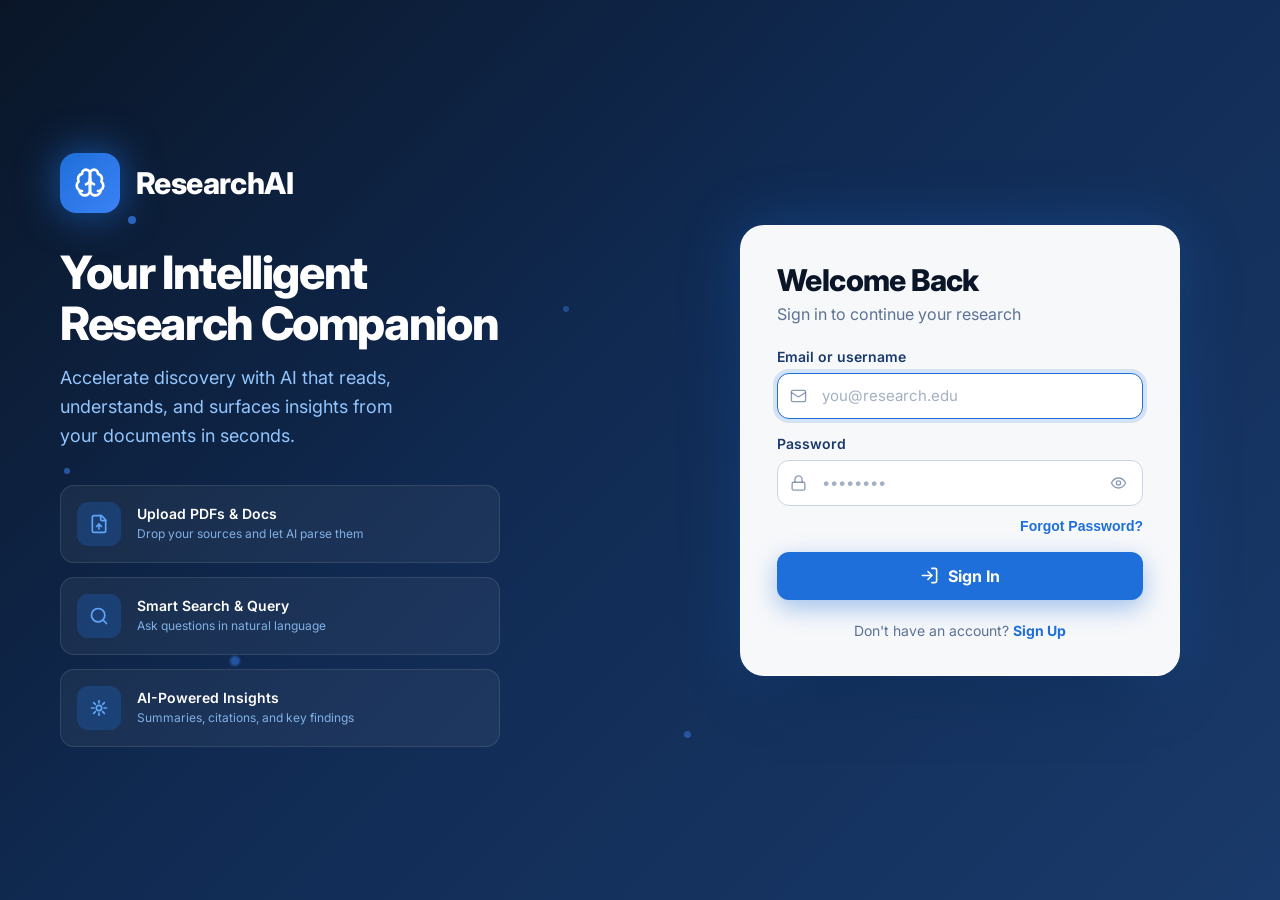
==== webapp/static/login.html @ 2bdb1544 "Fix sign-in grid layout (dots overlay); rebrand app to ResearchAI blue" ====
<!DOCTYPE html>
<html lang="en">
<head>
<meta charset="UTF-8" />
<meta name="viewport" content="width=device-width, initial-scale=1.0" />
<title>Sign in · ResearchAI</title>
<meta name="description" content="Sign in to your intelligent research companion." />
<link rel="preconnect" href="https://fonts.googleapis.com" />
<link rel="preconnect" href="https://fonts.gstatic.com" crossorigin />
<link href="https://fonts.googleapis.com/css2?family=Inter:wght@400;500;600;700;800&display=swap" rel="stylesheet" />
<link rel="icon" href="data:image/svg+xml,%3Csvg xmlns='http://www.w3.org/2000/svg' viewBox='0 0 24 24' fill='none' stroke='%231E6FD9' stroke-width='2' stroke-linecap='round'%3E%3Ccircle cx='12' cy='12' r='3'/%3E%3Cpath d='M12 5a3 3 0 1 0-3 3M12 19a3 3 0 1 0 3-3M5 12a3 3 0 1 0 3 3M19 12a3 3 0 1 0-3-3'/%3E%3C/svg%3E" />
<style>
:root{
  --navy1:#0A1628; --navy2:#102a52; --navy3:#1A3A6B;
  --blue:#1E6FD9; --blue2:#3b82f6; --blue300:#93c5fd;
  --ink:#0A1628; --ink2:#1A3A6B; --slate:#cbd5e1; --slate2:#e2e8f0;
  --err:#dc2626; --ok:#0f9d6e;
  --font:"Inter",system-ui,-apple-system,"Segoe UI",Roboto,sans-serif;
}
*{box-sizing:border-box}
html,body{height:100%}
body{margin:0;font-family:var(--font);color:var(--ink);-webkit-font-smoothing:antialiased;
  background:linear-gradient(135deg,#0A1628 0%,#102a52 45%,#1A3A6B 100%);min-height:100vh}

.wrap{position:relative;display:grid;grid-template-columns:1fr 1fr;min-height:100vh}
@media (max-width:980px){.wrap{grid-template-columns:1fr}}

/* decorative floating dots — absolute overlay so it doesn't take a grid cell */
.dots{position:absolute;inset:0;overflow:hidden;pointer-events:none;z-index:0}
.dots span{position:absolute;border-radius:50%;background:var(--blue2);filter:blur(.5px);
  animation:floaty 9s ease-in-out infinite}
.dots span:nth-child(1){width:8px;height:8px;left:10%;top:24%;opacity:.7}
.dots span:nth-child(2){width:6px;height:6px;left:5%;top:52%;opacity:.55;animation-delay:-2s}
.dots span:nth-child(3){width:10px;height:10px;left:18%;bottom:26%;opacity:.5;animation-delay:-4s;filter:blur(1px)}
.dots span:nth-child(4){width:6px;height:6px;left:44%;top:34%;opacity:.4;animation-delay:-6s}
.dots span:nth-child(5){width:7px;height:7px;right:46%;bottom:18%;opacity:.45;animation-delay:-3s}
@keyframes floaty{0%,100%{transform:translateY(0)}50%{transform:translateY(-14px)}}
@media (prefers-reduced-motion:reduce){.dots span{animation:none}}

/* ---- brand side ---- */
.brand{position:relative;z-index:1;display:flex;flex-direction:column;justify-content:center;gap:34px;padding:56px 60px;color:#fff}
@media (max-width:980px){.brand{padding:40px 28px 8px;gap:22px;justify-content:flex-start}}
.logo{display:flex;align-items:center;gap:16px}
.logo .mk{width:60px;height:60px;border-radius:16px;display:grid;place-items:center;flex:none;
  background:linear-gradient(135deg,#1E6FD9,#3b82f6);box-shadow:0 0 40px rgba(30,111,217,.7)}
.logo .mk svg{width:32px;height:32px;color:#fff}
.logo b{font-size:30px;font-weight:800;letter-spacing:-.02em}
.brand h1{font-size:46px;line-height:1.1;font-weight:800;letter-spacing:-.03em;margin:0}
@media (max-width:980px){.brand h1{font-size:32px}}
.brand .lede{color:var(--blue300);font-size:18px;line-height:1.6;max-width:34ch;margin:0}
.feats{display:flex;flex-direction:column;gap:14px;max-width:440px}
@media (max-width:980px){.feats{display:none}}
.feat{display:flex;align-items:center;gap:16px;padding:16px;border-radius:14px;
  background:rgba(255,255,255,.05);border:1px solid rgba(255,255,255,.1)}
.feat .fic{width:44px;height:44px;border-radius:11px;flex:none;display:grid;place-items:center;
  background:rgba(30,111,217,.25);color:#60a5fa}
.feat .fic svg{width:20px;height:20px}
.feat .ft{font-weight:600;font-size:14px;color:#fff;display:block}
.feat .fd{font-size:12px;color:rgba(147,197,253,.85)}

/* ---- form side ---- */
.pane{position:relative;z-index:1;display:grid;place-items:center;padding:40px 28px}
.card{width:100%;max-width:440px;padding:36px;border-radius:24px;
  background:rgba(255,255,255,.97);border:1px solid rgba(255,255,255,.5);
  box-shadow:0 0 60px rgba(30,111,217,.30),0 30px 60px -30px rgba(0,0,0,.5);backdrop-filter:blur(20px)}
.card h2{font-size:30px;font-weight:800;letter-spacing:-.02em;color:var(--ink);margin:0 0 6px}
.card .desc{color:rgba(26,58,107,.7);font-size:16px;margin:0 0 24px}

.field{margin-bottom:16px}
.field label{display:block;font-size:14px;font-weight:600;color:var(--ink2);margin:0 0 8px}
.inp{position:relative}
.inp .lic{position:absolute;left:13px;top:50%;transform:translateY(-50%);color:rgba(26,58,107,.5);display:grid;place-items:center}
.inp .lic svg{width:17px;height:17px}
.inp input{width:100%;height:46px;padding:0 44px;border-radius:12px;font-size:15px;color:var(--ink);
  background:#fff;border:1.5px solid var(--slate);font-family:inherit;transition:border-color .15s,box-shadow .15s}
.inp input::placeholder{color:rgba(26,58,107,.4)}
.inp input:focus{outline:none;border-color:var(--blue);box-shadow:0 0 0 4px rgba(30,111,217,.16)}
.inp .peek{position:absolute;right:8px;top:50%;transform:translateY(-50%);background:none;border:none;cursor:pointer;
  color:rgba(26,58,107,.5);padding:8px;border-radius:8px;display:grid;place-items:center}
.inp .peek:hover{color:var(--ink);background:#f1f5f9}
.inp .peek svg{width:17px;height:17px}

.caps{display:none;align-items:center;gap:6px;font-size:12px;color:var(--err);margin-top:6px}
.caps.on{display:flex}
.forgot{display:block;text-align:right;font-size:14px;font-weight:600;color:var(--blue);
  text-decoration:none;background:none;border:none;cursor:pointer;padding:0;margin:-4px 0 18px auto}
.forgot:hover{text-decoration:underline}

.btn{width:100%;height:48px;border:none;border-radius:12px;cursor:pointer;font:inherit;font-size:16px;font-weight:700;
  color:#fff;background:var(--blue);box-shadow:0 8px 24px rgba(30,111,217,.4);
  display:flex;align-items:center;justify-content:center;gap:9px;transition:transform .14s,box-shadow .14s,filter .14s}
.btn:hover{filter:brightness(1.06);transform:translateY(-1px);box-shadow:0 12px 30px rgba(30,111,217,.5)}
.btn:active{transform:translateY(0)}
.btn[disabled]{opacity:.7;cursor:not-allowed;transform:none}
.btn svg{width:19px;height:19px}
.btn .spin{width:17px;height:17px;border:2.4px solid rgba(255,255,255,.4);border-top-color:#fff;border-radius:50%;animation:spin .7s linear infinite;display:none}
.btn.loading .spin{display:block}.btn.loading svg{display:none}
@keyframes spin{to{transform:rotate(360deg)}}

.msg{margin-top:16px;font-size:14px;padding:11px 14px;border-radius:11px;display:none;line-height:1.5;border:1px solid transparent}
.msg.show{display:block}
.msg.err{color:var(--err);background:#fef2f2;border-color:#fecaca}
.msg.ok{color:var(--ok);background:#f0fdf4;border-color:#bbf7d0}
.msg a{color:inherit;font-weight:700}

.foot{margin-top:22px;text-align:center;font-size:14px;color:rgba(26,58,107,.7)}
.foot a{font-weight:700;color:var(--blue);cursor:pointer;text-decoration:none}
.foot a:hover{text-decoration:underline}
.hidden{display:none!important}
.shake{animation:shake .4s}
@keyframes shake{0%,100%{transform:translateX(0)}20%,60%{transform:translateX(-7px)}40%,80%{transform:translateX(7px)}}
</style>
</head>
<body>
<div class="wrap">
  <div class="dots"><span></span><span></span><span></span><span></span><span></span></div>

  <!-- Brand side -->
  <section class="brand">
    <div class="logo">
      <span class="mk"><svg viewBox="0 0 24 24" fill="none" stroke="currentColor" stroke-width="2" stroke-linecap="round" stroke-linejoin="round"><path d="M12 5a3 3 0 1 0-5.997.142 4 4 0 0 0-2.526 5.77 4 4 0 0 0 .556 6.588 4 4 0 0 0 7.967.273V5z"/><path d="M12 5a3 3 0 1 1 5.997.142 4 4 0 0 1 2.526 5.77 4 4 0 0 1-.556 6.588 4 4 0 0 1-7.967.273V5z"/><path d="M15 13a4.5 4.5 0 0 1-3-4 4.5 4.5 0 0 1-3 4M6 18a4 4 0 0 1-1.967-.516M19.967 17.484A4 4 0 0 1 18 18"/></svg></span>
      <b>ResearchAI</b>
    </div>
    <div>
      <h1>Your Intelligent<br/>Research Companion</h1>
      <p class="lede" style="margin-top:16px">Accelerate discovery with AI that reads, understands, and surfaces insights from your documents in seconds.</p>
    </div>
    <div class="feats">
      <div class="feat">
        <span class="fic"><svg viewBox="0 0 24 24" fill="none" stroke="currentColor" stroke-width="2" stroke-linecap="round" stroke-linejoin="round"><path d="M14 2v4a2 2 0 0 0 2 2h4"/><path d="M15 2H6a2 2 0 0 0-2 2v16a2 2 0 0 0 2 2h12a2 2 0 0 0 2-2V7z"/><path d="M12 18v-6"/><path d="m9 15 3-3 3 3"/></svg></span>
        <span><span class="ft">Upload PDFs &amp; Docs</span><span class="fd">Drop your sources and let AI parse them</span></span>
      </div>
      <div class="feat">
        <span class="fic"><svg viewBox="0 0 24 24" fill="none" stroke="currentColor" stroke-width="2" stroke-linecap="round" stroke-linejoin="round"><circle cx="11" cy="11" r="8"/><path d="m21 21-4.3-4.3"/></svg></span>
        <span><span class="ft">Smart Search &amp; Query</span><span class="fd">Ask questions in natural language</span></span>
      </div>
      <div class="feat">
        <span class="fic"><svg viewBox="0 0 24 24" fill="none" stroke="currentColor" stroke-width="2" stroke-linecap="round" stroke-linejoin="round"><path d="M12 3v3M12 18v3M5.6 5.6l2.1 2.1M16.3 16.3l2.1 2.1M3 12h3M18 12h3M5.6 18.4l2.1-2.1M16.3 7.7l2.1-2.1"/><circle cx="12" cy="12" r="3.2"/></svg></span>
        <span><span class="ft">AI-Powered Insights</span><span class="fd">Summaries, citations, and key findings</span></span>
      </div>
    </div>
  </section>

  <!-- Form side -->
  <section class="pane">
    <div class="card">
      <h2 id="title">Welcome Back</h2>
      <p class="desc" id="desc">Sign in to continue your research</p>

      <!-- sign in / sign up -->
      <form id="authForm" novalidate>
        <div class="field">
          <label for="uid" id="uidLabel">Email or username</label>
          <div class="inp">
            <span class="lic"><svg viewBox="0 0 24 24" fill="none" stroke="currentColor" stroke-width="1.9"><rect x="2" y="4" width="20" height="16" rx="2"/><path d="m22 7-8.97 5.7a1.94 1.94 0 0 1-2.06 0L2 7"/></svg></span>
            <input id="uid" type="text" autocomplete="username" placeholder="you@research.edu" autofocus />
          </div>
        </div>
        <div class="field hidden" id="emailField">
          <label for="email">Email</label>
          <div class="inp">
            <span class="lic"><svg viewBox="0 0 24 24" fill="none" stroke="currentColor" stroke-width="1.9"><rect x="2" y="4" width="20" height="16" rx="2"/><path d="m22 7-8.97 5.7a1.94 1.94 0 0 1-2.06 0L2 7"/></svg></span>
            <input id="email" type="email" autocomplete="email" placeholder="you@research.edu" />
          </div>
        </div>
        <div class="field">
          <label for="pw">Password</label>
          <div class="inp">
            <span class="lic"><svg viewBox="0 0 24 24" fill="none" stroke="currentColor" stroke-width="1.9"><rect width="18" height="11" x="3" y="11" rx="2"/><path d="M7 11V7a5 5 0 0 1 10 0v4"/></svg></span>
            <input id="pw" type="password" autocomplete="current-password" placeholder="••••••••" />
            <button type="button" class="peek" id="peek" aria-label="Show password"></button>
          </div>
          <div class="caps" id="caps"><svg viewBox="0 0 24 24" width="13" height="13" fill="none" stroke="currentColor" stroke-width="2"><path d="m12 3 9 9h-5v9H8v-9H3z"/></svg> Caps Lock is on</div>
        </div>
        <button type="button" class="forgot" id="toForgot">Forgot Password?</button>
        <button class="btn" id="submit" type="submit"><span class="spin"></span><svg viewBox="0 0 24 24" fill="none" stroke="currentColor" stroke-width="2" stroke-linecap="round" stroke-linejoin="round"><path d="M15 3h4a2 2 0 0 1 2 2v14a2 2 0 0 1-2 2h-4"/><polyline points="10 17 15 12 10 7"/><line x1="15" x2="3" y1="12" y2="12"/></svg><span class="label">Sign In</span></button>
        <div class="msg" id="msg"></div>
      </form>

      <!-- forgot password -->
      <form id="forgotForm" class="hidden" novalidate>
        <div class="field">
          <label for="fid">Email or username</label>
          <div class="inp">
            <span class="lic"><svg viewBox="0 0 24 24" fill="none" stroke="currentColor" stroke-width="1.9"><rect x="2" y="4" width="20" height="16" rx="2"/><path d="m22 7-8.97 5.7a1.94 1.94 0 0 1-2.06 0L2 7"/></svg></span>
            <input id="fid" type="text" autocomplete="username" placeholder="you@research.edu or username" />
          </div>
        </div>
        <button class="btn" id="forgotSubmit" type="submit"><span class="spin"></span><span class="label">Send reset link</span></button>
        <div class="msg" id="forgotMsg"></div>
      </form>

      <div class="foot" id="foot">
        <span id="footText">Don't have an account?</span> <a id="footLink">Sign Up</a>
      </div>
    </div>
  </section>
</div>

<script>
const $=id=>document.getElementById(id);
let mode="login", signupAllowed=false;
fetch("/api/me").then(r=>r.json()).then(d=>{signupAllowed=(d.signup!==false);if(!signupAllowed)$("foot").style.display="none";}).catch(()=>{});

// password peek
const eye='<svg viewBox="0 0 24 24" fill="none" stroke="currentColor" stroke-width="1.9"><path d="M2 12s3.6-7 10-7 10 7 10 7-3.6 7-10 7-10-7-10-7z"/><circle cx="12" cy="12" r="3"/></svg>';
const eyeOff='<svg viewBox="0 0 24 24" fill="none" stroke="currentColor" stroke-width="1.9"><path d="M3 3l18 18M10.6 10.7a3 3 0 0 0 4.2 4.2"/><path d="M9.9 5.2A10.6 10.6 0 0 1 12 5c6.4 0 10 7 10 7a17 17 0 0 1-3.4 4.1M6.5 6.6A17 17 0 0 0 2 12s3.6 7 10 7c1 0 2-.1 2.9-.4"/></svg>';
$("peek").innerHTML=eye;
$("peek").onclick=()=>{const i=$("pw");const s=i.type==="password";i.type=s?"text":"password";$("peek").innerHTML=s?eyeOff:eye;i.focus();};
function capsWatch(e){const on=e.getModifierState&&e.getModifierState("CapsLock");$("caps").classList.toggle("on",!!on);}
$("pw").addEventListener("keyup",capsWatch);$("pw").addEventListener("keydown",capsWatch);

function setMode(m){
  mode=m;
  $("authForm").classList.toggle("hidden",m==="forgot");
  $("forgotForm").classList.toggle("hidden",m!=="forgot");
  $("emailField").classList.toggle("hidden",m!=="signup");
  $("toForgot").style.display=(m==="login")?"block":"none";
  $("foot").style.display=(m==="forgot"||!signupAllowed)?"none":"block";
  $("msg").className="msg";$("forgotMsg").className="msg";
  if(m==="login"){
    $("title").textContent="Welcome Back";$("desc").textContent="Sign in to continue your research";
    $("uidLabel").textContent="Email or username";$("uid").placeholder="you@research.edu";
    $("submit").querySelector(".label").textContent="Sign In";
    $("footText").textContent="Don't have an account?";$("footLink").textContent="Sign Up";$("uid").focus();
  }
  if(m==="signup"){
    $("title").textContent="Create your account";$("desc").textContent="Start your research in seconds";
    $("uidLabel").textContent="Username";$("uid").placeholder="choose a username";
    $("submit").querySelector(".label").textContent="Create Account";
    $("footText").textContent="Already have an account?";$("footLink").textContent="Sign In";$("uid").focus();
  }
  if(m==="forgot"){
    $("title").textContent="Reset your password";$("desc").textContent="We'll send you a link to set a new one";
    $("fid").focus();
  }
}
$("toForgot").onclick=()=>setMode("forgot");
$("footLink").onclick=()=>setMode(mode==="login"?"signup":"login");

function backToSignin(){setMode("login");}
function fail(boxId,text){const b=$(boxId);b.className="msg err show";b.textContent=text;const f=b.closest("form");f.classList.remove("shake");void f.offsetWidth;f.classList.add("shake");}

$("authForm").addEventListener("submit",async e=>{
  e.preventDefault();
  const uid=$("uid").value.trim(),pw=$("pw").value;
  if(!uid||!pw){fail("msg",mode==="signup"?"Pick a username and password.":"Enter your email/username and password.");return;}
  if(mode==="signup"&&pw.length<6){fail("msg","Password must be at least 6 characters.");return;}
  const btn=$("submit");btn.classList.add("loading");btn.disabled=true;
  const payload={user_id:uid,password:pw};
  if(mode==="signup"){const em=$("email").value.trim();if(em)payload.email=em;}
  try{
    const res=await fetch("/api/"+(mode==="signup"?"signup":"login"),
      {method:"POST",headers:{"Content-Type":"application/json"},body:JSON.stringify(payload)});
    const d=await res.json().catch(()=>({}));
    if(res.ok&&d.ok){$("msg").className="msg ok show";$("msg").textContent="Welcome! Taking you in…";location.href="/";return;}
    fail("msg",d.error||"Something went wrong. Please try again.");
  }catch(err){fail("msg","Network error — is the server running?");}
  btn.classList.remove("loading");btn.disabled=false;
});

$("forgotForm").addEventListener("submit",async e=>{
  e.preventDefault();
  const id=$("fid").value.trim();
  if(!id){fail("forgotMsg","Enter your email or username.");return;}
  const btn=$("forgotSubmit");btn.classList.add("loading");btn.disabled=true;
  try{
    const res=await fetch("/api/forgot-password",{method:"POST",headers:{"Content-Type":"application/json"},body:JSON.stringify({identifier:id})});
    const d=await res.json().catch(()=>({}));
    const m=$("forgotMsg");m.className="msg ok show";
    if(d.reset_url){
      m.textContent="Your reset link is ready (valid 30 min): ";
      const a=document.createElement("a");a.href=d.reset_url;a.textContent="Reset your password →";m.appendChild(a);
    } else {
      m.textContent=d.message||"If an account matches, a reset link has been sent. Check your email.";
    }
    const back=document.createElement("button");back.type="button";back.className="forgot";back.style.margin="14px auto 0";back.style.textAlign="center";back.textContent="← Back to sign in";back.onclick=backToSignin;
    m.parentNode.appendChild(back);
  }catch(err){fail("forgotMsg","Network error — please try again.");}
  btn.classList.remove("loading");btn.disabled=false;
});
</script>
</body>
</html>
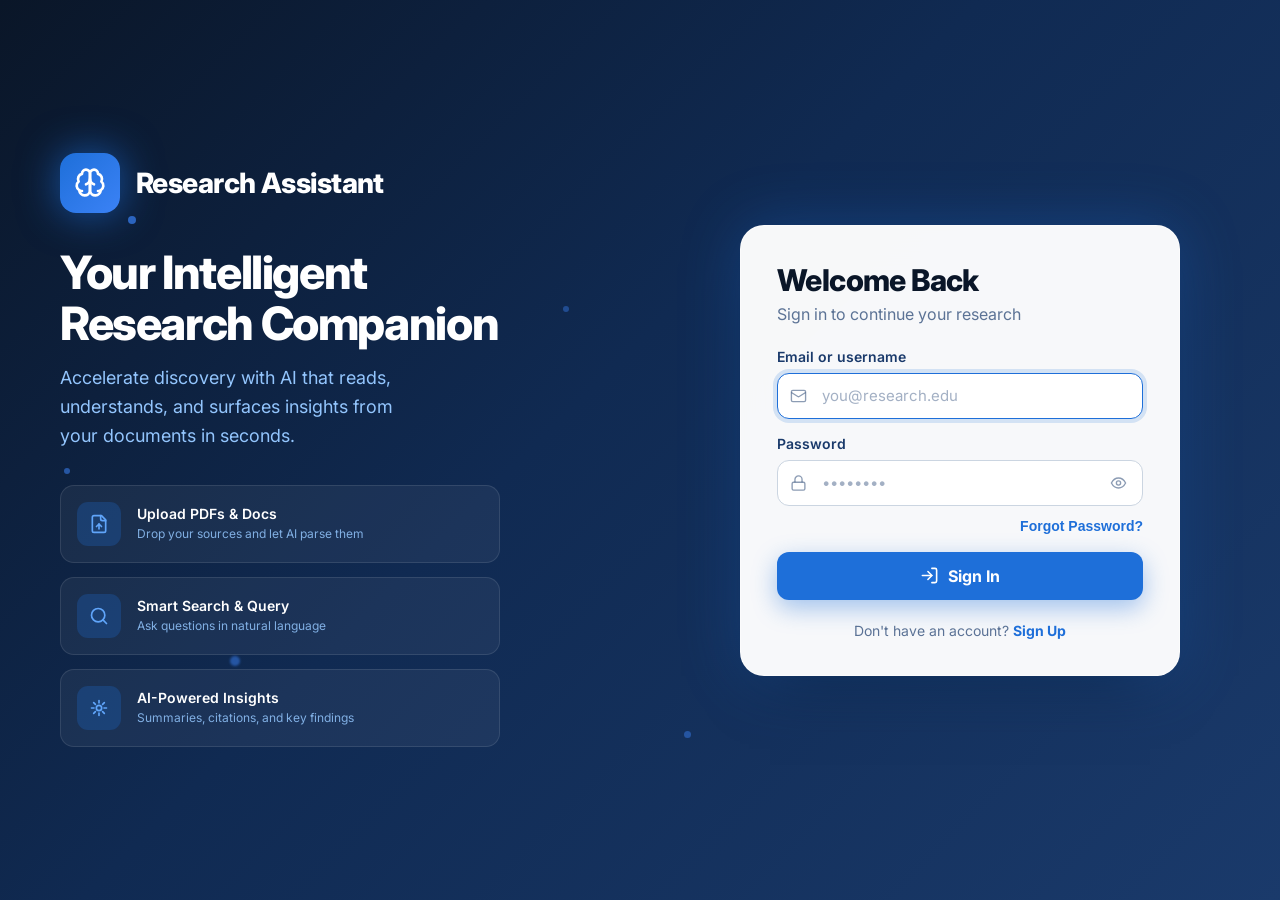
==== commit 8aaaa7de: "Rename brand to Research Assistant everywhere; add interactive sign-in polish" ====
--- a/webapp/static/login.html
+++ b/webapp/static/login.html
@@ -3,7 +3,7 @@
 <head>
 <meta charset="UTF-8" />
 <meta name="viewport" content="width=device-width, initial-scale=1.0" />
-<title>Sign in · ResearchAI</title>
+<title>Sign in · Research Assistant</title>
 <meta name="description" content="Sign in to your intelligent research companion." />
 <link rel="preconnect" href="https://fonts.googleapis.com" />
 <link rel="preconnect" href="https://fonts.gstatic.com" crossorigin />
@@ -42,18 +42,25 @@
 @media (max-width:980px){.brand{padding:40px 28px 8px;gap:22px;justify-content:flex-start}}
 .logo{display:flex;align-items:center;gap:16px}
 .logo .mk{width:60px;height:60px;border-radius:16px;display:grid;place-items:center;flex:none;
-  background:linear-gradient(135deg,#1E6FD9,#3b82f6);box-shadow:0 0 40px rgba(30,111,217,.7)}
+  background:linear-gradient(135deg,#1E6FD9,#3b82f6);box-shadow:0 0 40px rgba(30,111,217,.7);
+  animation:logoGlow 3.6s ease-in-out infinite;transition:transform .25s}
+.logo:hover .mk{transform:rotate(-6deg) scale(1.05)}
 .logo .mk svg{width:32px;height:32px;color:#fff}
-.logo b{font-size:30px;font-weight:800;letter-spacing:-.02em}
+.logo b{font-size:28px;font-weight:800;letter-spacing:-.02em}
+@keyframes logoGlow{0%,100%{box-shadow:0 0 38px rgba(30,111,217,.55)}50%{box-shadow:0 0 60px rgba(59,130,246,.85)}}
 .brand h1{font-size:46px;line-height:1.1;font-weight:800;letter-spacing:-.03em;margin:0}
 @media (max-width:980px){.brand h1{font-size:32px}}
 .brand .lede{color:var(--blue300);font-size:18px;line-height:1.6;max-width:34ch;margin:0}
 .feats{display:flex;flex-direction:column;gap:14px;max-width:440px}
 @media (max-width:980px){.feats{display:none}}
 .feat{display:flex;align-items:center;gap:16px;padding:16px;border-radius:14px;
-  background:rgba(255,255,255,.05);border:1px solid rgba(255,255,255,.1)}
+  background:rgba(255,255,255,.05);border:1px solid rgba(255,255,255,.1);
+  transition:transform .2s ease,background .2s ease,border-color .2s ease,box-shadow .2s ease}
+.feat:hover{transform:translateY(-3px);background:rgba(255,255,255,.09);
+  border-color:rgba(96,165,250,.45);box-shadow:0 12px 30px -12px rgba(30,111,217,.5)}
 .feat .fic{width:44px;height:44px;border-radius:11px;flex:none;display:grid;place-items:center;
-  background:rgba(30,111,217,.25);color:#60a5fa}
+  background:rgba(30,111,217,.25);color:#60a5fa;transition:transform .2s ease,background .2s ease}
+.feat:hover .fic{transform:scale(1.1);background:rgba(30,111,217,.4)}
 .feat .fic svg{width:20px;height:20px}
 .feat .ft{font-weight:600;font-size:14px;color:#fff;display:block}
 .feat .fd{font-size:12px;color:rgba(147,197,253,.85)}
@@ -62,7 +69,19 @@
 .pane{position:relative;z-index:1;display:grid;place-items:center;padding:40px 28px}
 .card{width:100%;max-width:440px;padding:36px;border-radius:24px;
   background:rgba(255,255,255,.97);border:1px solid rgba(255,255,255,.5);
-  box-shadow:0 0 60px rgba(30,111,217,.30),0 30px 60px -30px rgba(0,0,0,.5);backdrop-filter:blur(20px)}
+  box-shadow:0 0 60px rgba(30,111,217,.30),0 30px 60px -30px rgba(0,0,0,.5);backdrop-filter:blur(20px);
+  animation:cardIn .55s cubic-bezier(.2,.7,.2,1) both}
+/* staggered entrance for a premium first paint */
+.brand .logo{animation:fadeUp .5s ease both}
+.brand h1{animation:fadeUp .5s ease .06s both}
+.brand .lede{animation:fadeUp .5s ease .12s both}
+.feat{animation:fadeIn .55s ease both}
+.feats .feat:nth-child(2){animation-delay:.1s}
+.feats .feat:nth-child(3){animation-delay:.2s}
+@keyframes cardIn{from{opacity:0;transform:translateY(16px) scale(.99)}to{opacity:1;transform:none}}
+@keyframes fadeUp{from{opacity:0;transform:translateY(12px)}to{opacity:1;transform:none}}
+@keyframes fadeIn{from{opacity:0}to{opacity:1}}
+@media (prefers-reduced-motion:reduce){.card,.brand .logo,.brand h1,.brand .lede,.feat{animation:none}}
 .card h2{font-size:30px;font-weight:800;letter-spacing:-.02em;color:var(--ink);margin:0 0 6px}
 .card .desc{color:rgba(26,58,107,.7);font-size:16px;margin:0 0 24px}
 
@@ -119,7 +138,7 @@
   <section class="brand">
     <div class="logo">
       <span class="mk"><svg viewBox="0 0 24 24" fill="none" stroke="currentColor" stroke-width="2" stroke-linecap="round" stroke-linejoin="round"><path d="M12 5a3 3 0 1 0-5.997.142 4 4 0 0 0-2.526 5.77 4 4 0 0 0 .556 6.588 4 4 0 0 0 7.967.273V5z"/><path d="M12 5a3 3 0 1 1 5.997.142 4 4 0 0 1 2.526 5.77 4 4 0 0 1-.556 6.588 4 4 0 0 1-7.967.273V5z"/><path d="M15 13a4.5 4.5 0 0 1-3-4 4.5 4.5 0 0 1-3 4M6 18a4 4 0 0 1-1.967-.516M19.967 17.484A4 4 0 0 1 18 18"/></svg></span>
-      <b>ResearchAI</b>
+      <b>Research Assistant</b>
     </div>
     <div>
       <h1>Your Intelligent<br/>Research Companion</h1>
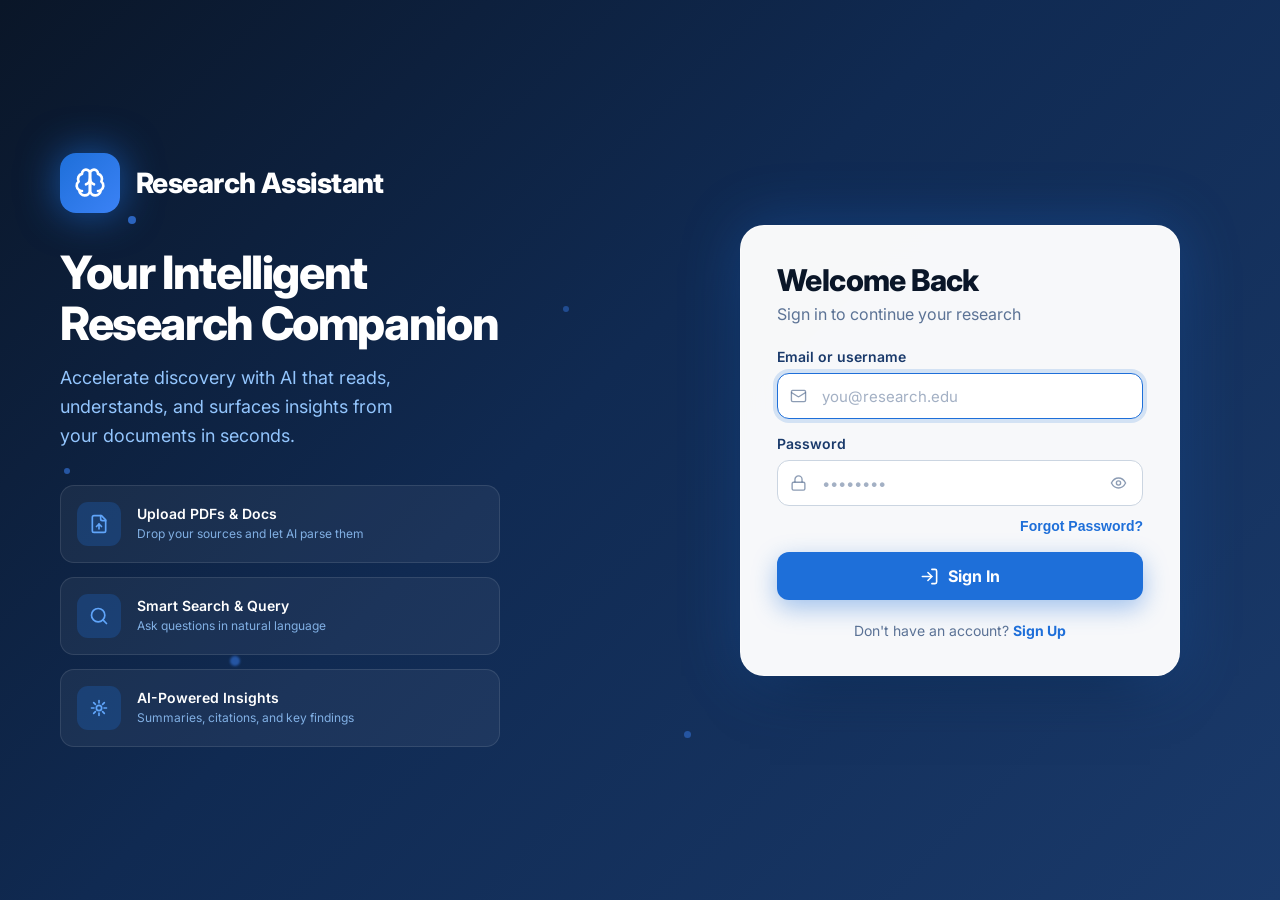
==== commit 6e315706: "Add free LLM providers (Groq/Cerebras/Mistral) to the picker; premium 3D model dropdown + login tilt" ====
--- a/webapp/static/login.html
+++ b/webapp/static/login.html
@@ -70,7 +70,7 @@
 .card{width:100%;max-width:440px;padding:36px;border-radius:24px;
   background:rgba(255,255,255,.97);border:1px solid rgba(255,255,255,.5);
   box-shadow:0 0 60px rgba(30,111,217,.30),0 30px 60px -30px rgba(0,0,0,.5);backdrop-filter:blur(20px);
-  animation:cardIn .55s cubic-bezier(.2,.7,.2,1) both}
+  animation:cardIn .55s cubic-bezier(.2,.7,.2,1) both;transition:transform .12s ease;will-change:transform}
 /* staggered entrance for a premium first paint */
 .brand .logo{animation:fadeUp .5s ease both}
 .brand h1{animation:fadeUp .5s ease .06s both}
@@ -115,6 +115,7 @@
 .btn .spin{width:17px;height:17px;border:2.4px solid rgba(255,255,255,.4);border-top-color:#fff;border-radius:50%;animation:spin .7s linear infinite;display:none}
 .btn.loading .spin{display:block}.btn.loading svg{display:none}
 @keyframes spin{to{transform:rotate(360deg)}}
+
 
 .msg{margin-top:16px;font-size:14px;padding:11px 14px;border-radius:11px;display:none;line-height:1.5;border:1px solid transparent}
 .msg.show{display:block}
@@ -219,7 +220,16 @@
 <script>
 const $=id=>document.getElementById(id);
 let mode="login", signupAllowed=false;
-fetch("/api/me").then(r=>r.json()).then(d=>{signupAllowed=(d.signup!==false);if(!signupAllowed)$("foot").style.display="none";}).catch(()=>{});
+fetch("/api/me").then(r=>r.json()).then(d=>{
+  signupAllowed=(d.signup!==false);if(!signupAllowed)$("foot").style.display="none";
+}).catch(()=>{});
+// surface OAuth / rate errors passed back via ?error=
+(function(){const e=new URLSearchParams(location.search).get("error");if(!e)return;
+  const map={google:"Google sign-in didn't complete. Please try again.",
+    google_email:"Your Google account email isn't verified.",
+    google_off:"Google sign-in isn't configured on this server.",
+    rate:"Too many attempts — please wait a minute."};
+  const m=$("msg");m.className="msg err show";m.textContent=map[e]||"Sign-in failed. Please try again.";})();
 
 // password peek
 const eye='<svg viewBox="0 0 24 24" fill="none" stroke="currentColor" stroke-width="1.9"><path d="M2 12s3.6-7 10-7 10 7 10 7-3.6 7-10 7-10-7-10-7z"/><circle cx="12" cy="12" r="3"/></svg>';
@@ -298,6 +308,20 @@
   }catch(err){fail("forgotMsg","Network error — please try again.");}
   btn.classList.remove("loading");btn.disabled=false;
 });
+
+// 3D tilt — the card leans toward the cursor for a premium, physical feel.
+(function(){
+  const card=document.querySelector(".card"), pane=document.querySelector(".pane");
+  if(!card||!pane||window.matchMedia("(prefers-reduced-motion: reduce)").matches||window.innerWidth<980)return;
+  let raf=0;
+  pane.addEventListener("mousemove",e=>{
+    const r=card.getBoundingClientRect();
+    const px=(e.clientX-r.left)/r.width-.5, py=(e.clientY-r.top)/r.height-.5;
+    cancelAnimationFrame(raf);
+    raf=requestAnimationFrame(()=>{card.style.transform=`perspective(1100px) rotateY(${px*5.5}deg) rotateX(${-py*5.5}deg) translateZ(6px)`;});
+  });
+  pane.addEventListener("mouseleave",()=>{cancelAnimationFrame(raf);card.style.transform="";});
+})();
 </script>
 </body>
 </html>
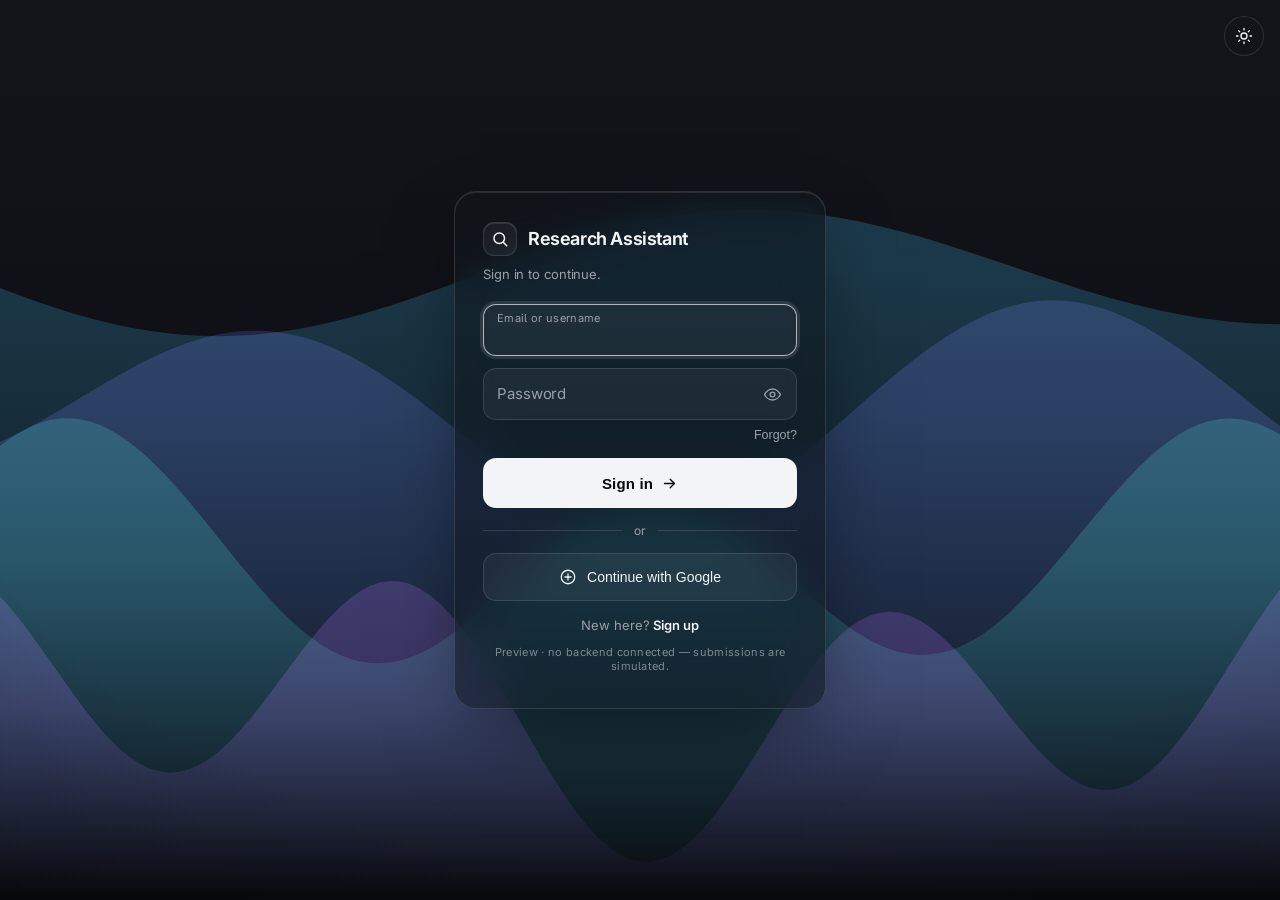
==== commit 6f8fa49e: "feat: rebuild workspace + login UI, fix library list, harden run.py share Frontend - workspace (inde" ====
--- a/webapp/static/login.html
+++ b/webapp/static/login.html
@@ -1,326 +1,545 @@
 <!DOCTYPE html>
 <html lang="en">
 <head>
-<meta charset="UTF-8" />
-<meta name="viewport" content="width=device-width, initial-scale=1.0" />
+<meta charset="utf-8" />
+<meta name="viewport" content="width=device-width, initial-scale=1, viewport-fit=cover" />
 <title>Sign in · Research Assistant</title>
-<meta name="description" content="Sign in to your intelligent research companion." />
+<link rel="icon" href="data:image/svg+xml,%3Csvg xmlns='http://www.w3.org/2000/svg' viewBox='0 0 24 24' fill='none' stroke='%23999' stroke-width='2.2' stroke-linecap='round'%3E%3Ccircle cx='11' cy='11' r='7'/%3E%3Cpath d='M21 21l-4.3-4.3'/%3E%3C/svg%3E" />
 <link rel="preconnect" href="https://fonts.googleapis.com" />
 <link rel="preconnect" href="https://fonts.gstatic.com" crossorigin />
 <link href="https://fonts.googleapis.com/css2?family=Inter:wght@400;500;600;700;800&display=swap" rel="stylesheet" />
-<link rel="icon" href="data:image/svg+xml,%3Csvg xmlns='http://www.w3.org/2000/svg' viewBox='0 0 24 24' fill='none' stroke='%231E6FD9' stroke-width='2' stroke-linecap='round'%3E%3Ccircle cx='12' cy='12' r='3'/%3E%3Cpath d='M12 5a3 3 0 1 0-3 3M12 19a3 3 0 1 0 3-3M5 12a3 3 0 1 0 3 3M19 12a3 3 0 1 0-3-3'/%3E%3C/svg%3E" />
 <style>
-:root{
-  --navy1:#0A1628; --navy2:#102a52; --navy3:#1A3A6B;
-  --blue:#1E6FD9; --blue2:#3b82f6; --blue300:#93c5fd;
-  --ink:#0A1628; --ink2:#1A3A6B; --slate:#cbd5e1; --slate2:#e2e8f0;
-  --err:#dc2626; --ok:#0f9d6e;
-  --font:"Inter",system-ui,-apple-system,"Segoe UI",Roboto,sans-serif;
-}
-*{box-sizing:border-box}
-html,body{height:100%}
-body{margin:0;font-family:var(--font);color:var(--ink);-webkit-font-smoothing:antialiased;
-  background:linear-gradient(135deg,#0A1628 0%,#102a52 45%,#1A3A6B 100%);min-height:100vh}
-
-.wrap{position:relative;display:grid;grid-template-columns:1fr 1fr;min-height:100vh}
-@media (max-width:980px){.wrap{grid-template-columns:1fr}}
-
-/* decorative floating dots — absolute overlay so it doesn't take a grid cell */
-.dots{position:absolute;inset:0;overflow:hidden;pointer-events:none;z-index:0}
-.dots span{position:absolute;border-radius:50%;background:var(--blue2);filter:blur(.5px);
-  animation:floaty 9s ease-in-out infinite}
-.dots span:nth-child(1){width:8px;height:8px;left:10%;top:24%;opacity:.7}
-.dots span:nth-child(2){width:6px;height:6px;left:5%;top:52%;opacity:.55;animation-delay:-2s}
-.dots span:nth-child(3){width:10px;height:10px;left:18%;bottom:26%;opacity:.5;animation-delay:-4s;filter:blur(1px)}
-.dots span:nth-child(4){width:6px;height:6px;left:44%;top:34%;opacity:.4;animation-delay:-6s}
-.dots span:nth-child(5){width:7px;height:7px;right:46%;bottom:18%;opacity:.45;animation-delay:-3s}
-@keyframes floaty{0%,100%{transform:translateY(0)}50%{transform:translateY(-14px)}}
-@media (prefers-reduced-motion:reduce){.dots span{animation:none}}
-
-/* ---- brand side ---- */
-.brand{position:relative;z-index:1;display:flex;flex-direction:column;justify-content:center;gap:34px;padding:56px 60px;color:#fff}
-@media (max-width:980px){.brand{padding:40px 28px 8px;gap:22px;justify-content:flex-start}}
-.logo{display:flex;align-items:center;gap:16px}
-.logo .mk{width:60px;height:60px;border-radius:16px;display:grid;place-items:center;flex:none;
-  background:linear-gradient(135deg,#1E6FD9,#3b82f6);box-shadow:0 0 40px rgba(30,111,217,.7);
-  animation:logoGlow 3.6s ease-in-out infinite;transition:transform .25s}
-.logo:hover .mk{transform:rotate(-6deg) scale(1.05)}
-.logo .mk svg{width:32px;height:32px;color:#fff}
-.logo b{font-size:28px;font-weight:800;letter-spacing:-.02em}
-@keyframes logoGlow{0%,100%{box-shadow:0 0 38px rgba(30,111,217,.55)}50%{box-shadow:0 0 60px rgba(59,130,246,.85)}}
-.brand h1{font-size:46px;line-height:1.1;font-weight:800;letter-spacing:-.03em;margin:0}
-@media (max-width:980px){.brand h1{font-size:32px}}
-.brand .lede{color:var(--blue300);font-size:18px;line-height:1.6;max-width:34ch;margin:0}
-.feats{display:flex;flex-direction:column;gap:14px;max-width:440px}
-@media (max-width:980px){.feats{display:none}}
-.feat{display:flex;align-items:center;gap:16px;padding:16px;border-radius:14px;
-  background:rgba(255,255,255,.05);border:1px solid rgba(255,255,255,.1);
-  transition:transform .2s ease,background .2s ease,border-color .2s ease,box-shadow .2s ease}
-.feat:hover{transform:translateY(-3px);background:rgba(255,255,255,.09);
-  border-color:rgba(96,165,250,.45);box-shadow:0 12px 30px -12px rgba(30,111,217,.5)}
-.feat .fic{width:44px;height:44px;border-radius:11px;flex:none;display:grid;place-items:center;
-  background:rgba(30,111,217,.25);color:#60a5fa;transition:transform .2s ease,background .2s ease}
-.feat:hover .fic{transform:scale(1.1);background:rgba(30,111,217,.4)}
-.feat .fic svg{width:20px;height:20px}
-.feat .ft{font-weight:600;font-size:14px;color:#fff;display:block}
-.feat .fd{font-size:12px;color:rgba(147,197,253,.85)}
-
-/* ---- form side ---- */
-.pane{position:relative;z-index:1;display:grid;place-items:center;padding:40px 28px}
-.card{width:100%;max-width:440px;padding:36px;border-radius:24px;
-  background:rgba(255,255,255,.97);border:1px solid rgba(255,255,255,.5);
-  box-shadow:0 0 60px rgba(30,111,217,.30),0 30px 60px -30px rgba(0,0,0,.5);backdrop-filter:blur(20px);
-  animation:cardIn .55s cubic-bezier(.2,.7,.2,1) both;transition:transform .12s ease;will-change:transform}
-/* staggered entrance for a premium first paint */
-.brand .logo{animation:fadeUp .5s ease both}
-.brand h1{animation:fadeUp .5s ease .06s both}
-.brand .lede{animation:fadeUp .5s ease .12s both}
-.feat{animation:fadeIn .55s ease both}
-.feats .feat:nth-child(2){animation-delay:.1s}
-.feats .feat:nth-child(3){animation-delay:.2s}
-@keyframes cardIn{from{opacity:0;transform:translateY(16px) scale(.99)}to{opacity:1;transform:none}}
-@keyframes fadeUp{from{opacity:0;transform:translateY(12px)}to{opacity:1;transform:none}}
-@keyframes fadeIn{from{opacity:0}to{opacity:1}}
-@media (prefers-reduced-motion:reduce){.card,.brand .logo,.brand h1,.brand .lede,.feat{animation:none}}
-.card h2{font-size:30px;font-weight:800;letter-spacing:-.02em;color:var(--ink);margin:0 0 6px}
-.card .desc{color:rgba(26,58,107,.7);font-size:16px;margin:0 0 24px}
-
-.field{margin-bottom:16px}
-.field label{display:block;font-size:14px;font-weight:600;color:var(--ink2);margin:0 0 8px}
-.inp{position:relative}
-.inp .lic{position:absolute;left:13px;top:50%;transform:translateY(-50%);color:rgba(26,58,107,.5);display:grid;place-items:center}
-.inp .lic svg{width:17px;height:17px}
-.inp input{width:100%;height:46px;padding:0 44px;border-radius:12px;font-size:15px;color:var(--ink);
-  background:#fff;border:1.5px solid var(--slate);font-family:inherit;transition:border-color .15s,box-shadow .15s}
-.inp input::placeholder{color:rgba(26,58,107,.4)}
-.inp input:focus{outline:none;border-color:var(--blue);box-shadow:0 0 0 4px rgba(30,111,217,.16)}
-.inp .peek{position:absolute;right:8px;top:50%;transform:translateY(-50%);background:none;border:none;cursor:pointer;
-  color:rgba(26,58,107,.5);padding:8px;border-radius:8px;display:grid;place-items:center}
-.inp .peek:hover{color:var(--ink);background:#f1f5f9}
-.inp .peek svg{width:17px;height:17px}
-
-.caps{display:none;align-items:center;gap:6px;font-size:12px;color:var(--err);margin-top:6px}
-.caps.on{display:flex}
-.forgot{display:block;text-align:right;font-size:14px;font-weight:600;color:var(--blue);
-  text-decoration:none;background:none;border:none;cursor:pointer;padding:0;margin:-4px 0 18px auto}
-.forgot:hover{text-decoration:underline}
-
-.btn{width:100%;height:48px;border:none;border-radius:12px;cursor:pointer;font:inherit;font-size:16px;font-weight:700;
-  color:#fff;background:var(--blue);box-shadow:0 8px 24px rgba(30,111,217,.4);
-  display:flex;align-items:center;justify-content:center;gap:9px;transition:transform .14s,box-shadow .14s,filter .14s}
-.btn:hover{filter:brightness(1.06);transform:translateY(-1px);box-shadow:0 12px 30px rgba(30,111,217,.5)}
-.btn:active{transform:translateY(0)}
-.btn[disabled]{opacity:.7;cursor:not-allowed;transform:none}
-.btn svg{width:19px;height:19px}
-.btn .spin{width:17px;height:17px;border:2.4px solid rgba(255,255,255,.4);border-top-color:#fff;border-radius:50%;animation:spin .7s linear infinite;display:none}
-.btn.loading .spin{display:block}.btn.loading svg{display:none}
-@keyframes spin{to{transform:rotate(360deg)}}
-
-
-.msg{margin-top:16px;font-size:14px;padding:11px 14px;border-radius:11px;display:none;line-height:1.5;border:1px solid transparent}
-.msg.show{display:block}
-.msg.err{color:var(--err);background:#fef2f2;border-color:#fecaca}
-.msg.ok{color:var(--ok);background:#f0fdf4;border-color:#bbf7d0}
-.msg a{color:inherit;font-weight:700}
-
-.foot{margin-top:22px;text-align:center;font-size:14px;color:rgba(26,58,107,.7)}
-.foot a{font-weight:700;color:var(--blue);cursor:pointer;text-decoration:none}
-.foot a:hover{text-decoration:underline}
-.hidden{display:none!important}
-.shake{animation:shake .4s}
-@keyframes shake{0%,100%{transform:translateX(0)}20%,60%{transform:translateX(-7px)}40%,80%{transform:translateX(7px)}}
+  /* ---------- theme tokens (dark = :root, light flips on html.light) ---------- */
+  :root{
+    --bg0:#08090c; --bg1:#13151b;
+    --card-bg:rgba(18,20,26,.55); --card-brd:rgba(255,255,255,.12);
+    --text:#f3f4f6; --muted:#9aa0aa; --input-bg:rgba(255,255,255,.05);
+    --ring:rgba(255,255,255,.65);
+    --ok:#22c55e; --err:#fb7185;
+    color-scheme:dark;
+  }
+  html.light{
+    --bg0:#eef1f6; --bg1:#dde2ec;
+    --card-bg:rgba(255,255,255,.62); --card-brd:rgba(15,20,30,.10);
+    --text:#14181e; --muted:#5b626d; --input-bg:rgba(10,15,25,.04);
+    --ring:rgba(20,30,45,.45);
+    --ok:#16a34a; --err:#e11d48;
+    color-scheme:light;
+  }
+  *{box-sizing:border-box}
+  html,body{height:100%}
+  body{
+    margin:0; background:var(--bg0); color:var(--text);
+    font-family:'Inter',-apple-system,BlinkMacSystemFont,"Segoe UI",Roboto,system-ui,sans-serif;
+    font-feature-settings:"cv05","ss01"; letter-spacing:-.006em;
+    -webkit-font-smoothing:antialiased; overflow:hidden;
+    display:grid; place-items:center;
+  }
+  .sr-only{position:absolute;width:1px;height:1px;clip:rect(0 0 0 0);overflow:hidden}
+  .hidden{display:none !important}
+
+  /* ---------- animated Waves background ---------- */
+  #bg{position:fixed;inset:0;width:100%;height:100%;display:block;z-index:0}
+  .vignette{position:fixed;inset:0;z-index:1;pointer-events:none;
+    background:radial-gradient(120% 120% at 50% 38%,transparent 46%,rgba(0,0,0,.34) 100%)}
+  html.light .vignette{background:radial-gradient(120% 120% at 50% 38%,transparent 52%,rgba(20,30,45,.10) 100%)}
+
+  /* ---------- theme toggle ---------- */
+  .theme{position:fixed;top:16px;right:16px;z-index:4;width:40px;height:40px;border-radius:50%;
+    border:1px solid var(--card-brd);background:var(--card-bg);color:var(--text);cursor:pointer;
+    backdrop-filter:blur(14px);-webkit-backdrop-filter:blur(14px);display:grid;place-items:center;transition:border-color .2s}
+  .theme:hover{border-color:var(--ring)}
+
+  /* ---------- the card ---------- */
+  .card{
+    position:relative;z-index:3;width:372px;max-width:calc(100vw - 32px);
+    padding:30px 28px 24px;border-radius:22px;
+    background:var(--card-bg);border:1px solid var(--card-brd);
+    backdrop-filter:blur(22px) saturate(1.25);-webkit-backdrop-filter:blur(22px) saturate(1.25);
+    box-shadow:0 35px 80px -25px rgba(0,0,0,.62),inset 0 1px 0 rgba(255,255,255,.10);
+    transition:transform .15s ease, box-shadow .35s ease;transform-style:preserve-3d;
+  }
+  .card.authing{box-shadow:0 35px 80px -25px rgba(0,0,0,.62),inset 0 1px 0 rgba(255,255,255,.10),0 0 0 1px var(--ring),0 0 40px -6px var(--ring)}
+
+  .brand{display:flex;align-items:center;gap:11px;margin-bottom:4px}
+  .logomark{width:34px;height:34px;flex:none;border-radius:11px;display:grid;place-items:center;
+    background:var(--input-bg);border:1px solid var(--card-brd);color:var(--text);
+    box-shadow:inset 0 1px 0 rgba(255,255,255,.10)}
+  .logomark svg{width:18px;height:18px}
+  .brand h1{font-size:18px;font-weight:650;margin:0;letter-spacing:-.022em;line-height:1.1}
+  .sub{margin:9px 0 20px;color:var(--muted);font-size:13px;line-height:1.5}
+
+  /* ---------- floating-label glass fields ---------- */
+  .field{position:relative;margin-top:12px}
+  .field input{
+    width:100%;height:52px;padding:18px 14px 6px;font-size:15px;color:var(--text);
+    background:var(--input-bg);border:1px solid var(--card-brd);border-radius:13px;outline:none;
+    transition:border-color .18s,box-shadow .18s;
+  }
+  .field.has-peek input{padding-right:46px}
+  .field input:focus{border-color:var(--ring);box-shadow:0 0 0 3px color-mix(in srgb,var(--ring) 16%,transparent)}
+  .field label{position:absolute;left:14px;top:16px;color:var(--muted);font-size:15px;
+    pointer-events:none;transition:top .15s ease,font-size .15s ease,letter-spacing .15s ease}
+  .field input:focus ~ label,
+  .field input:not(:placeholder-shown) ~ label,
+  .field input:-webkit-autofill ~ label,
+  .field input:autofill ~ label,
+  .field.float label{top:7px;font-size:11px;letter-spacing:.03em}
+  /* keep browser-autofilled fields on-theme (no yellow/white box, label stays floated) */
+  .field input:-webkit-autofill,
+  .field input:-webkit-autofill:hover,
+  .field input:-webkit-autofill:focus{
+    -webkit-text-fill-color:var(--text);
+    -webkit-box-shadow:0 0 0 1000px var(--input-bg) inset;
+    caret-color:var(--text);
+    transition:background-color 9999s ease 0s, border-color .18s, box-shadow .18s;
+  }
+
+  .peek{position:absolute;right:8px;top:9px;width:34px;height:34px;border:0;background:transparent;
+    color:var(--muted);cursor:pointer;border-radius:9px;display:grid;place-items:center}
+  .peek:hover{color:var(--text)}
+
+  .row-forgot{display:flex;justify-content:flex-end;margin-top:8px}
+  .link{background:none;border:0;padding:0;color:var(--muted);font-size:12.5px;cursor:pointer;text-decoration:none}
+  .link:hover{color:var(--text)}
+
+  /* ---------- message box ---------- */
+  .msg{display:none;margin-top:14px;padding:10px 12px;border-radius:11px;font-size:13px;line-height:1.45;
+    border:1px solid transparent}
+  .msg.show{display:block}
+  .msg.err{color:var(--err);background:color-mix(in srgb,var(--err) 10%,transparent);border-color:color-mix(in srgb,var(--err) 30%,transparent)}
+  .msg.ok{color:var(--text);background:var(--input-bg);border-color:var(--card-brd)}
+  .msg a{color:var(--text);font-weight:600}
+
+  /* ---------- submit button + states ---------- */
+  .submit{margin-top:16px;width:100%;height:50px;border:0;border-radius:13px;cursor:pointer;position:relative;
+    background:var(--text);color:var(--bg0);font-size:15px;font-weight:600;letter-spacing:.01em;
+    display:flex;align-items:center;justify-content:center;transition:transform .1s,opacity .2s,background .25s}
+  .submit:hover{opacity:.93}.submit:active{transform:scale(.99)}
+  .submit:disabled{cursor:default;opacity:1}
+  .s-label{display:flex;align-items:center;gap:8px}
+  .s-spin,.s-check{display:none}
+  .s-spin{width:20px;height:20px;border:2.5px solid color-mix(in srgb,var(--bg0) 22%,transparent);
+    border-top-color:var(--bg0);border-radius:50%;animation:spin .7s linear infinite}
+  .submit.loading .s-label{display:none}.submit.loading .s-spin{display:block}
+  .submit.done{background:var(--ok);color:#fff}
+  .submit.done .s-label,.submit.done .s-spin{display:none}.submit.done .s-check{display:flex}
+  @keyframes spin{to{transform:rotate(360deg)}}
+
+  /* ---------- google + footer ---------- */
+  .or{display:flex;align-items:center;gap:12px;margin:15px 0;color:var(--muted);font-size:12px}
+  .or::before,.or::after{content:"";height:1px;flex:1;background:var(--card-brd)}
+  .google{width:100%;height:48px;border-radius:13px;cursor:pointer;font-size:14px;color:var(--text);
+    background:var(--input-bg);border:1px solid var(--card-brd);display:flex;align-items:center;justify-content:center;gap:10px;transition:border-color .2s}
+  .google:hover{border-color:var(--ring)}
+  .foot{margin:16px 0 2px;text-align:center;color:var(--muted);font-size:13px}
+  .foot a{color:var(--text);text-decoration:none;font-weight:600;cursor:pointer}
+  .demo{margin-top:12px;text-align:center;color:var(--muted);font-size:11px;letter-spacing:.03em;opacity:.8}
+
+  @media (prefers-reduced-motion:reduce){.card{transition:none}.s-spin{animation:none}}
 </style>
 </head>
 <body>
-<div class="wrap">
-  <div class="dots"><span></span><span></span><span></span><span></span><span></span></div>
-
-  <!-- Brand side -->
-  <section class="brand">
-    <div class="logo">
-      <span class="mk"><svg viewBox="0 0 24 24" fill="none" stroke="currentColor" stroke-width="2" stroke-linecap="round" stroke-linejoin="round"><path d="M12 5a3 3 0 1 0-5.997.142 4 4 0 0 0-2.526 5.77 4 4 0 0 0 .556 6.588 4 4 0 0 0 7.967.273V5z"/><path d="M12 5a3 3 0 1 1 5.997.142 4 4 0 0 1 2.526 5.77 4 4 0 0 1-.556 6.588 4 4 0 0 1-7.967.273V5z"/><path d="M15 13a4.5 4.5 0 0 1-3-4 4.5 4.5 0 0 1-3 4M6 18a4 4 0 0 1-1.967-.516M19.967 17.484A4 4 0 0 1 18 18"/></svg></span>
-      <b>Research Assistant</b>
+  <h2 class="sr-only">Sign in to Research Assistant. Switch between sign in, sign up, and password reset within one card.</h2>
+
+  <canvas id="bg"></canvas>
+  <div class="vignette"></div>
+
+  <button class="theme" id="themeBtn" aria-label="Switch theme">
+    <svg id="themeIcon" width="18" height="18" viewBox="0 0 24 24" fill="none" stroke="currentColor" stroke-width="1.8" stroke-linecap="round" stroke-linejoin="round"></svg>
+  </button>
+
+  <main class="card" id="card">
+    <div class="brand">
+      <span class="logomark" aria-hidden="true"><svg viewBox="0 0 24 24" fill="none" stroke="currentColor" stroke-width="2" stroke-linecap="round" stroke-linejoin="round"><circle cx="11" cy="11" r="7"/><path d="M21 21l-4.35-4.35"/></svg></span>
+      <h1>Research Assistant</h1>
     </div>
-    <div>
-      <h1>Your Intelligent<br/>Research Companion</h1>
-      <p class="lede" style="margin-top:16px">Accelerate discovery with AI that reads, understands, and surfaces insights from your documents in seconds.</p>
-    </div>
-    <div class="feats">
-      <div class="feat">
-        <span class="fic"><svg viewBox="0 0 24 24" fill="none" stroke="currentColor" stroke-width="2" stroke-linecap="round" stroke-linejoin="round"><path d="M14 2v4a2 2 0 0 0 2 2h4"/><path d="M15 2H6a2 2 0 0 0-2 2v16a2 2 0 0 0 2 2h12a2 2 0 0 0 2-2V7z"/><path d="M12 18v-6"/><path d="m9 15 3-3 3 3"/></svg></span>
-        <span><span class="ft">Upload PDFs &amp; Docs</span><span class="fd">Drop your sources and let AI parse them</span></span>
-      </div>
-      <div class="feat">
-        <span class="fic"><svg viewBox="0 0 24 24" fill="none" stroke="currentColor" stroke-width="2" stroke-linecap="round" stroke-linejoin="round"><circle cx="11" cy="11" r="8"/><path d="m21 21-4.3-4.3"/></svg></span>
-        <span><span class="ft">Smart Search &amp; Query</span><span class="fd">Ask questions in natural language</span></span>
-      </div>
-      <div class="feat">
-        <span class="fic"><svg viewBox="0 0 24 24" fill="none" stroke="currentColor" stroke-width="2" stroke-linecap="round" stroke-linejoin="round"><path d="M12 3v3M12 18v3M5.6 5.6l2.1 2.1M16.3 16.3l2.1 2.1M3 12h3M18 12h3M5.6 18.4l2.1-2.1M16.3 7.7l2.1-2.1"/><circle cx="12" cy="12" r="3.2"/></svg></span>
-        <span><span class="ft">AI-Powered Insights</span><span class="fd">Summaries, citations, and key findings</span></span>
-      </div>
-    </div>
-  </section>
-
-  <!-- Form side -->
-  <section class="pane">
-    <div class="card">
-      <h2 id="title">Welcome Back</h2>
-      <p class="desc" id="desc">Sign in to continue your research</p>
-
-      <!-- sign in / sign up -->
-      <form id="authForm" novalidate>
-        <div class="field">
-          <label for="uid" id="uidLabel">Email or username</label>
-          <div class="inp">
-            <span class="lic"><svg viewBox="0 0 24 24" fill="none" stroke="currentColor" stroke-width="1.9"><rect x="2" y="4" width="20" height="16" rx="2"/><path d="m22 7-8.97 5.7a1.94 1.94 0 0 1-2.06 0L2 7"/></svg></span>
-            <input id="uid" type="text" autocomplete="username" placeholder="you@research.edu" autofocus />
-          </div>
-        </div>
-        <div class="field hidden" id="emailField">
-          <label for="email">Email</label>
-          <div class="inp">
-            <span class="lic"><svg viewBox="0 0 24 24" fill="none" stroke="currentColor" stroke-width="1.9"><rect x="2" y="4" width="20" height="16" rx="2"/><path d="m22 7-8.97 5.7a1.94 1.94 0 0 1-2.06 0L2 7"/></svg></span>
-            <input id="email" type="email" autocomplete="email" placeholder="you@research.edu" />
-          </div>
-        </div>
-        <div class="field">
-          <label for="pw">Password</label>
-          <div class="inp">
-            <span class="lic"><svg viewBox="0 0 24 24" fill="none" stroke="currentColor" stroke-width="1.9"><rect width="18" height="11" x="3" y="11" rx="2"/><path d="M7 11V7a5 5 0 0 1 10 0v4"/></svg></span>
-            <input id="pw" type="password" autocomplete="current-password" placeholder="••••••••" />
-            <button type="button" class="peek" id="peek" aria-label="Show password"></button>
-          </div>
-          <div class="caps" id="caps"><svg viewBox="0 0 24 24" width="13" height="13" fill="none" stroke="currentColor" stroke-width="2"><path d="m12 3 9 9h-5v9H8v-9H3z"/></svg> Caps Lock is on</div>
-        </div>
-        <button type="button" class="forgot" id="toForgot">Forgot Password?</button>
-        <button class="btn" id="submit" type="submit"><span class="spin"></span><svg viewBox="0 0 24 24" fill="none" stroke="currentColor" stroke-width="2" stroke-linecap="round" stroke-linejoin="round"><path d="M15 3h4a2 2 0 0 1 2 2v14a2 2 0 0 1-2 2h-4"/><polyline points="10 17 15 12 10 7"/><line x1="15" x2="3" y1="12" y2="12"/></svg><span class="label">Sign In</span></button>
-        <div class="msg" id="msg"></div>
-      </form>
-
-      <!-- forgot password -->
-      <form id="forgotForm" class="hidden" novalidate>
-        <div class="field">
-          <label for="fid">Email or username</label>
-          <div class="inp">
-            <span class="lic"><svg viewBox="0 0 24 24" fill="none" stroke="currentColor" stroke-width="1.9"><rect x="2" y="4" width="20" height="16" rx="2"/><path d="m22 7-8.97 5.7a1.94 1.94 0 0 1-2.06 0L2 7"/></svg></span>
-            <input id="fid" type="text" autocomplete="username" placeholder="you@research.edu or username" />
-          </div>
-        </div>
-        <button class="btn" id="forgotSubmit" type="submit"><span class="spin"></span><span class="label">Send reset link</span></button>
-        <div class="msg" id="forgotMsg"></div>
-      </form>
-
-      <div class="foot" id="foot">
-        <span id="footText">Don't have an account?</span> <a id="footLink">Sign Up</a>
-      </div>
-    </div>
-  </section>
-</div>
+    <p class="sub" id="sub">Sign in to continue.</p>
+
+    <form id="form" novalidate>
+      <!-- email or username (login, forgot) -->
+      <div class="field" data-modes="login forgot">
+        <input id="userid" type="text" placeholder=" " autocomplete="username" autofocus />
+        <label for="userid">Email or username</label>
+      </div>
+
+      <!-- username (signup) -->
+      <div class="field" data-modes="signup">
+        <input id="username" type="text" placeholder=" " autocomplete="username" />
+        <label for="username">Username</label>
+      </div>
+
+      <!-- email (signup) -->
+      <div class="field" data-modes="signup">
+        <input id="email" type="email" placeholder=" " autocomplete="email" />
+        <label for="email">Email</label>
+      </div>
+
+      <!-- date of birth (signup, forgot) -->
+      <div class="field" id="dobField" data-modes="signup forgot">
+        <input id="dob" type="text" placeholder=" " autocomplete="bday" />
+        <label for="dob">Date of birth</label>
+      </div>
+
+      <!-- password (login, signup) -->
+      <div class="field has-peek" data-modes="login signup">
+        <input id="password" type="password" placeholder=" " autocomplete="current-password" />
+        <label for="password">Password</label>
+        <button class="peek" type="button" tabindex="-1" aria-label="Show password" data-target="password">
+          <svg class="eye" width="19" height="19" viewBox="0 0 24 24" fill="none" stroke="currentColor" stroke-width="1.7" stroke-linecap="round" stroke-linejoin="round"><path d="M2 12s3.5-7 10-7 10 7 10 7-3.5 7-10 7-10-7-10-7Z"/><circle cx="12" cy="12" r="3"/></svg>
+          <svg class="eyeoff hidden" width="19" height="19" viewBox="0 0 24 24" fill="none" stroke="currentColor" stroke-width="1.7" stroke-linecap="round" stroke-linejoin="round"><path d="M3 3l18 18M10.6 10.7a3 3 0 0 0 4.2 4.2M9.9 5.2A10 10 0 0 1 22 12a17 17 0 0 1-2.2 3M6.6 6.7A17 17 0 0 0 2 12s3.5 7 10 7a10 10 0 0 0 3.4-.6"/></svg>
+        </button>
+      </div>
+
+      <!-- confirm (signup) -->
+      <div class="field has-peek" data-modes="signup">
+        <input id="confirm" type="password" placeholder=" " autocomplete="new-password" />
+        <label for="confirm">Confirm password</label>
+        <button class="peek" type="button" tabindex="-1" aria-label="Show password" data-target="confirm">
+          <svg class="eye" width="19" height="19" viewBox="0 0 24 24" fill="none" stroke="currentColor" stroke-width="1.7" stroke-linecap="round" stroke-linejoin="round"><path d="M2 12s3.5-7 10-7 10 7 10 7-3.5 7-10 7-10-7-10-7Z"/><circle cx="12" cy="12" r="3"/></svg>
+          <svg class="eyeoff hidden" width="19" height="19" viewBox="0 0 24 24" fill="none" stroke="currentColor" stroke-width="1.7" stroke-linecap="round" stroke-linejoin="round"><path d="M3 3l18 18M10.6 10.7a3 3 0 0 0 4.2 4.2M9.9 5.2A10 10 0 0 1 22 12a17 17 0 0 1-2.2 3M6.6 6.7A17 17 0 0 0 2 12s3.5 7 10 7a10 10 0 0 0 3.4-.6"/></svg>
+        </button>
+      </div>
+
+      <!-- forgot link (login) -->
+      <div class="row-forgot" data-modes="login">
+        <button type="button" class="link" id="forgotLink">Forgot?</button>
+      </div>
+
+      <div class="msg" id="msg" role="alert" aria-live="polite"></div>
+
+      <button class="submit" id="submit" type="submit">
+        <span class="s-label"><span id="submitLabel">Sign in</span>
+          <svg width="17" height="17" viewBox="0 0 24 24" fill="none" stroke="currentColor" stroke-width="2" stroke-linecap="round" stroke-linejoin="round"><path d="M5 12h14M13 6l6 6-6 6"/></svg>
+        </span>
+        <span class="s-spin" aria-hidden="true"></span>
+        <span class="s-check" aria-hidden="true">
+          <svg width="20" height="20" viewBox="0 0 24 24" fill="none" stroke="currentColor" stroke-width="2.4" stroke-linecap="round" stroke-linejoin="round"><path d="M5 12.5l4.5 4.5L19 7"/></svg>
+        </span>
+      </button>
+
+      <!-- google block (login, signup; only when configured) -->
+      <div data-modes="login signup" data-requires="google" id="googleBlock">
+        <div class="or">or</div>
+        <button class="google" id="googleBtn" type="button">
+          <svg width="18" height="18" viewBox="0 0 24 24" fill="none" stroke="currentColor" stroke-width="1.7" stroke-linecap="round" stroke-linejoin="round"><circle cx="12" cy="12" r="9"/><path d="M12 8v8M8 12h8"/></svg>
+          <span id="googleLabel">Continue with Google</span>
+        </button>
+      </div>
+
+      <p class="foot" id="foot"></p>
+      <p class="demo hidden" id="demoNote">Preview · no backend connected — submissions are simulated.</p>
+    </form>
+  </main>
 
 <script>
-const $=id=>document.getElementById(id);
-let mode="login", signupAllowed=false;
-fetch("/api/me").then(r=>r.json()).then(d=>{
-  signupAllowed=(d.signup!==false);if(!signupAllowed)$("foot").style.display="none";
-}).catch(()=>{});
-// surface OAuth / rate errors passed back via ?error=
-(function(){const e=new URLSearchParams(location.search).get("error");if(!e)return;
-  const map={google:"Google sign-in didn't complete. Please try again.",
-    google_email:"Your Google account email isn't verified.",
-    google_off:"Google sign-in isn't configured on this server.",
-    rate:"Too many attempts — please wait a minute."};
-  const m=$("msg");m.className="msg err show";m.textContent=map[e]||"Sign-in failed. Please try again.";})();
-
-// password peek
-const eye='<svg viewBox="0 0 24 24" fill="none" stroke="currentColor" stroke-width="1.9"><path d="M2 12s3.6-7 10-7 10 7 10 7-3.6 7-10 7-10-7-10-7z"/><circle cx="12" cy="12" r="3"/></svg>';
-const eyeOff='<svg viewBox="0 0 24 24" fill="none" stroke="currentColor" stroke-width="1.9"><path d="M3 3l18 18M10.6 10.7a3 3 0 0 0 4.2 4.2"/><path d="M9.9 5.2A10.6 10.6 0 0 1 12 5c6.4 0 10 7 10 7a17 17 0 0 1-3.4 4.1M6.5 6.6A17 17 0 0 0 2 12s3.6 7 10 7c1 0 2-.1 2.9-.4"/></svg>';
-$("peek").innerHTML=eye;
-$("peek").onclick=()=>{const i=$("pw");const s=i.type==="password";i.type=s?"text":"password";$("peek").innerHTML=s?eyeOff:eye;i.focus();};
-function capsWatch(e){const on=e.getModifierState&&e.getModifierState("CapsLock");$("caps").classList.toggle("on",!!on);}
-$("pw").addEventListener("keyup",capsWatch);$("pw").addEventListener("keydown",capsWatch);
-
-function setMode(m){
-  mode=m;
-  $("authForm").classList.toggle("hidden",m==="forgot");
-  $("forgotForm").classList.toggle("hidden",m!=="forgot");
-  $("emailField").classList.toggle("hidden",m!=="signup");
-  $("toForgot").style.display=(m==="login")?"block":"none";
-  $("foot").style.display=(m==="forgot"||!signupAllowed)?"none":"block";
-  $("msg").className="msg";$("forgotMsg").className="msg";
-  if(m==="login"){
-    $("title").textContent="Welcome Back";$("desc").textContent="Sign in to continue your research";
-    $("uidLabel").textContent="Email or username";$("uid").placeholder="you@research.edu";
-    $("submit").querySelector(".label").textContent="Sign In";
-    $("footText").textContent="Don't have an account?";$("footLink").textContent="Sign Up";$("uid").focus();
-  }
-  if(m==="signup"){
-    $("title").textContent="Create your account";$("desc").textContent="Start your research in seconds";
-    $("uidLabel").textContent="Username";$("uid").placeholder="choose a username";
-    $("submit").querySelector(".label").textContent="Create Account";
-    $("footText").textContent="Already have an account?";$("footLink").textContent="Sign In";$("uid").focus();
-  }
-  if(m==="forgot"){
-    $("title").textContent="Reset your password";$("desc").textContent="We'll send you a link to set a new one";
-    $("fid").focus();
-  }
-}
-$("toForgot").onclick=()=>setMode("forgot");
-$("footLink").onclick=()=>setMode(mode==="login"?"signup":"login");
-
-function backToSignin(){setMode("login");}
-function fail(boxId,text){const b=$(boxId);b.className="msg err show";b.textContent=text;const f=b.closest("form");f.classList.remove("shake");void f.offsetWidth;f.classList.add("shake");}
-
-$("authForm").addEventListener("submit",async e=>{
-  e.preventDefault();
-  const uid=$("uid").value.trim(),pw=$("pw").value;
-  if(!uid||!pw){fail("msg",mode==="signup"?"Pick a username and password.":"Enter your email/username and password.");return;}
-  if(mode==="signup"&&pw.length<6){fail("msg","Password must be at least 6 characters.");return;}
-  const btn=$("submit");btn.classList.add("loading");btn.disabled=true;
-  const payload={user_id:uid,password:pw};
-  if(mode==="signup"){const em=$("email").value.trim();if(em)payload.email=em;}
-  try{
-    const res=await fetch("/api/"+(mode==="signup"?"signup":"login"),
-      {method:"POST",headers:{"Content-Type":"application/json"},body:JSON.stringify(payload)});
-    const d=await res.json().catch(()=>({}));
-    if(res.ok&&d.ok){$("msg").className="msg ok show";$("msg").textContent="Welcome! Taking you in…";location.href="/";return;}
-    fail("msg",d.error||"Something went wrong. Please try again.");
-  }catch(err){fail("msg","Network error — is the server running?");}
-  btn.classList.remove("loading");btn.disabled=false;
-});
-
-$("forgotForm").addEventListener("submit",async e=>{
-  e.preventDefault();
-  const id=$("fid").value.trim();
-  if(!id){fail("forgotMsg","Enter your email or username.");return;}
-  const btn=$("forgotSubmit");btn.classList.add("loading");btn.disabled=true;
-  try{
-    const res=await fetch("/api/forgot-password",{method:"POST",headers:{"Content-Type":"application/json"},body:JSON.stringify({identifier:id})});
-    const d=await res.json().catch(()=>({}));
-    const m=$("forgotMsg");m.className="msg ok show";
-    if(d.reset_url){
-      m.textContent="Your reset link is ready (valid 30 min): ";
-      const a=document.createElement("a");a.href=d.reset_url;a.textContent="Reset your password →";m.appendChild(a);
+(() => {
+  "use strict";
+  const $ = (id) => document.getElementById(id);
+
+  /* ----- validation primitives (mirror the server) ----- */
+  const USER_RE  = /^[A-Za-z0-9._@-]{3,64}$/;
+  const EMAIL_RE = /^[^@\s]+@[^@\s]+\.[^@\s]+$/;
+  function ageFromDob(s){
+    const d = new Date(s); if (isNaN(d)) return -1;
+    const t = new Date(); let a = t.getFullYear() - d.getFullYear();
+    const m = t.getMonth() - d.getMonth();
+    if (m < 0 || (m === 0 && t.getDate() < d.getDate())) a--;
+    return a;
+  }
+
+  const fields = {
+    userid:$('userid'), username:$('username'), email:$('email'),
+    dob:$('dob'), password:$('password'), confirm:$('confirm')
+  };
+  const form=$('form'), card=$('card'), msg=$('msg'), foot=$('foot'),
+        sub=$('sub'), submit=$('submit'), submitLabel=$('submitLabel'),
+        googleLabel=$('googleLabel');
+
+  let MODE = 'login';
+  const CFG = { auth:true, signup:true, google:true };
+  let DEMO = false;
+
+  /* ----- messages ----- */
+  function showMsg(html, kind){ msg.innerHTML = html; msg.className = 'msg show ' + (kind||'ok'); }
+  function clearMsg(){ msg.className = 'msg'; msg.innerHTML = ''; }
+
+  /* ----- submit button states ----- */
+  function setSubmit(state){            // 'idle' | 'loading' | 'done'
+    submit.classList.toggle('loading', state==='loading');
+    submit.classList.toggle('done',    state==='done');
+    submit.disabled = (state!=='idle');
+    card.classList.toggle('authing', state==='loading');
+  }
+
+  /* ----- mode switching (no page reload) ----- */
+  const SUBS = { login:'Sign in to continue.', signup:'Create your account.', forgot:'Reset your password.' };
+  function setMode(m){
+    MODE = m;
+    document.querySelectorAll('[data-modes]').forEach(el=>{
+      let show = el.getAttribute('data-modes').split(' ').includes(m);
+      if (el.dataset.requires === 'google' && !CFG.google) show = false;
+      el.classList.toggle('hidden', !show);
+    });
+    submitLabel.textContent = m==='login' ? 'Sign in' : m==='signup' ? 'Create account' : 'Send reset link';
+    googleLabel.textContent = m==='signup' ? 'Sign up with Google' : 'Continue with Google';
+    sub.textContent = SUBS[m];
+    setFooter(m);
+    clearMsg(); setSubmit('idle'); syncFloats();
+    const first = document.querySelector('.field:not(.hidden) input');
+    if (first) first.focus();
+  }
+  function setFooter(m){
+    if (m==='login'){
+      if (!CFG.signup){ foot.classList.add('hidden'); foot.innerHTML=''; return; }
+      foot.classList.remove('hidden');
+      foot.innerHTML = 'New here? <a data-go="signup">Sign up</a>';
+    } else if (m==='signup'){
+      foot.classList.remove('hidden');
+      foot.innerHTML = 'Already have an account? <a data-go="login">Sign in</a>';
     } else {
-      m.textContent=d.message||"If an account matches, a reset link has been sent. Check your email.";
+      foot.classList.remove('hidden');
+      foot.innerHTML = '<a data-go="login">← Back to sign in</a>';
     }
-    const back=document.createElement("button");back.type="button";back.className="forgot";back.style.margin="14px auto 0";back.style.textAlign="center";back.textContent="← Back to sign in";back.onclick=backToSignin;
-    m.parentNode.appendChild(back);
-  }catch(err){fail("forgotMsg","Network error — please try again.");}
-  btn.classList.remove("loading");btn.disabled=false;
-});
-
-// 3D tilt — the card leans toward the cursor for a premium, physical feel.
-(function(){
-  const card=document.querySelector(".card"), pane=document.querySelector(".pane");
-  if(!card||!pane||window.matchMedia("(prefers-reduced-motion: reduce)").matches||window.innerWidth<980)return;
-  let raf=0;
-  pane.addEventListener("mousemove",e=>{
-    const r=card.getBoundingClientRect();
-    const px=(e.clientX-r.left)/r.width-.5, py=(e.clientY-r.top)/r.height-.5;
-    cancelAnimationFrame(raf);
-    raf=requestAnimationFrame(()=>{card.style.transform=`perspective(1100px) rotateY(${px*5.5}deg) rotateX(${-py*5.5}deg) translateZ(6px)`;});
+  }
+
+  /* footer + forgot navigation */
+  document.addEventListener('click', (e)=>{
+    const go = e.target.closest('[data-go]');
+    if (go){ e.preventDefault(); setMode(go.dataset.go); }
   });
-  pane.addEventListener("mouseleave",()=>{cancelAnimationFrame(raf);card.style.transform="";});
+  $('forgotLink').addEventListener('click', ()=> setMode('forgot'));
+
+  /* ----- floating labels: value-driven so typed, programmatic AND browser-autofilled
+           values all float the label (fixes the password label overlapping its dots) ----- */
+  function syncFloat(inp){
+    if (!inp) return; const f = inp.closest('.field'); if (!f) return;
+    f.classList.toggle('float', !!inp.value || inp.type === 'date');
+  }
+  function syncFloats(){ Object.keys(fields).forEach((k)=> syncFloat(fields[k])); }
+  Object.keys(fields).forEach((k)=>{ const i = fields[k];
+    if (i){ i.addEventListener('input', ()=> syncFloat(i)); i.addEventListener('change', ()=> syncFloat(i)); } });
+
+  fields.dob.setAttribute('max', new Date().toISOString().slice(0,10)); // no future dates
+  fields.dob.addEventListener('focus', ()=>{ fields.dob.type='date'; syncFloats(); });
+  fields.dob.addEventListener('blur',  ()=>{ if(!fields.dob.value) fields.dob.type='text'; syncFloats(); });
+  fields.dob.addEventListener('change', syncFloats);
+
+  /* ----- password peek toggles ----- */
+  document.querySelectorAll('.peek').forEach(btn=>{
+    btn.addEventListener('click', ()=>{
+      const inp = $(btn.dataset.target);
+      const reveal = inp.type==='password';
+      inp.type = reveal ? 'text' : 'password';
+      btn.setAttribute('aria-label', reveal ? 'Hide password' : 'Show password');
+      btn.querySelector('.eye').classList.toggle('hidden', reveal);
+      btn.querySelector('.eyeoff').classList.toggle('hidden', !reveal);
+    });
+  });
+
+  /* ----- per-mode validation ----- */
+  function validate(){
+    if (MODE==='login'){
+      if (!fields.userid.value.trim() || !fields.password.value)
+        return 'Enter your email/username and password.';
+    } else if (MODE==='signup'){
+      const u = fields.username.value.trim();
+      if (!USER_RE.test(u))  return 'Username must be 3–64 characters (letters, digits, . _ - @).';
+      if (!EMAIL_RE.test(fields.email.value.trim())) return 'Enter a valid email address.';
+      const dob = fields.dob.value;
+      if (!dob) return 'Enter your date of birth.';
+      const age = ageFromDob(dob);
+      if (age < 0) return 'Enter a valid date of birth.';
+      if (new Date(dob) > new Date()) return 'Date of birth can’t be in the future.';
+      if (age < 13) return 'You must be at least 13 years old.';
+      if (fields.password.value.length < 6) return 'Password must be at least 6 characters.';
+      if (fields.confirm.value !== fields.password.value) return 'Passwords don’t match.';
+    } else { // forgot
+      if (!fields.userid.value.trim()) return 'Enter your email or username.';
+      if (!fields.dob.value)           return 'Enter your date of birth.';
+    }
+    return null;
+  }
+
+  /* ----- API helper ----- */
+  async function api(url, body){
+    const res = await fetch(url, {
+      method:'POST', headers:{'Content-Type':'application/json'}, body:JSON.stringify(body)
+    });
+    let data = {}; try { data = await res.json(); } catch(_) {}
+    data._status = res.status; data._rate = (res.status === 429);
+    return data;
+  }
+  const wait = (ms)=> new Promise(r=>setTimeout(r, ms));
+
+  /* ----- submit ----- */
+  form.addEventListener('submit', async (e)=>{
+    e.preventDefault();
+    const err = validate();
+    if (err){ showMsg(err, 'err'); return; }
+    clearMsg(); setSubmit('loading');
+
+    if (DEMO){                                  // standalone preview, no server
+      await wait(850);
+      if (MODE==='forgot'){
+        setSubmit('idle');
+        showMsg('If an account matches, a reset link has been sent. <a href="#">Reset your password →</a>', 'ok');
+      } else {
+        setSubmit('done');
+        await wait(800); setSubmit('idle');
+        showMsg(MODE==='signup' ? 'Account created (demo).' : 'Signed in (demo).', 'ok');
+      }
+      return;
+    }
+
+    try{
+      if (MODE==='login'){
+        const r = await api('/api/login', { user_id:fields.userid.value.trim(), password:fields.password.value });
+        if (r.ok){ setSubmit('done'); setTimeout(()=> location.href='/', 750); }
+        else fail(r, 'Invalid email/username or password.');
+      } else if (MODE==='signup'){
+        const r = await api('/api/signup', {
+          user_id:fields.username.value.trim(), password:fields.password.value,
+          email:fields.email.value.trim(), date_of_birth:fields.dob.value
+        });
+        if (r.ok){ setSubmit('done'); setTimeout(()=> location.href='/', 750); }
+        else fail(r, 'Could not create your account.');
+      } else { // forgot — always generic (anti-enumeration)
+        const r = await api('/api/forgot-password', {
+          identifier:fields.userid.value.trim(), date_of_birth:fields.dob.value
+        });
+        setSubmit('idle');
+        if (r.reset_url){
+          showMsg('Account matched. <a href="'+r.reset_url+'">Reset your password →</a>', 'ok');
+        } else {
+          showMsg(r.message || 'If an account matches, a reset link has been sent.', 'ok');
+        }
+      }
+    } catch(_){
+      setSubmit('idle');
+      showMsg('Something went wrong. Please try again.', 'err');
+    }
+  });
+  function fail(r, fallback){
+    setSubmit('idle');
+    if (r._rate){ showMsg('Too many attempts — please wait a minute.', 'err'); return; }
+    showMsg(r.error || fallback, 'err');
+  }
+
+  /* ----- Google ----- */
+  $('googleBtn').addEventListener('click', ()=>{
+    if (DEMO){ showMsg('Demo mode — this would redirect to Google sign-in.', 'ok'); return; }
+    location.href = '/auth/google/login';
+  });
+
+  /* ----- ?error= mapping (from failed Google redirects / rate limits) ----- */
+  const ERR = {
+    google:'Google sign-in didn’t complete. Please try again.',
+    google_email:'Your Google account email isn’t verified.',
+    google_off:'Google sign-in isn’t configured on this server.',
+    rate:'Too many attempts — please wait a minute.'
+  };
+
+  /* ----- theme (persisted; default dark) ----- */
+  const THEME_KEY='ara-theme';
+  const SUN='<circle cx="12" cy="12" r="4"/><path d="M12 2v2M12 20v2M4.9 4.9l1.4 1.4M17.7 17.7l1.4 1.4M2 12h2M20 12h2M4.9 19.1l1.4-1.4M17.7 6.3l1.4-1.4"/>';
+  const MOON='<path d="M21 12.8A9 9 0 1 1 11.2 3a7 7 0 0 0 9.8 9.8z"/>';
+  function applyTheme(light){
+    document.documentElement.classList.toggle('light', light);
+    $('themeIcon').innerHTML = light ? MOON : SUN;
+    try{ localStorage.setItem(THEME_KEY, light?'light':'dark'); }catch(_){}
+    palette(); rebuild();
+  }
+  $('themeBtn').addEventListener('click', ()=>
+    applyTheme(!document.documentElement.classList.contains('light')));
+
+  /* =========================================================
+     Waves background — theme-aware, reduced-motion-aware
+     ========================================================= */
+  const canvas=$('bg'), ctx=canvas.getContext('2d');
+  const pointer={x:0,y:0};
+  let dpr=1,W=0,H=0,pal={},wave=null,raf=0,running=true;
+  const css=(n)=> getComputedStyle(document.documentElement).getPropertyValue(n).trim();
+  function palette(){ pal={ bg0:css('--bg0'), bg1:css('--bg1'),
+                            light:document.documentElement.classList.contains('light') }; }
+  function makeWaves(){
+    const cols=['56,189,248','99,102,241','45,212,191','168,85,247']; // sky, indigo, teal, violet
+    const L=cols.map((c,i)=>({ c, base:0.30+i*0.16, amp:0.075+i*0.018,
+                               k:1.2+i*0.5, sp:0.34+i*0.13, ph:i*1.4 }));
+    return (t)=>{
+      const g=ctx.createLinearGradient(0,0,0,H); g.addColorStop(0,pal.bg1); g.addColorStop(1,pal.bg0);
+      ctx.globalCompositeOperation='source-over'; ctx.globalAlpha=1; ctx.fillStyle=g; ctx.fillRect(0,0,W,H);
+      ctx.globalCompositeOperation = pal.light ? 'multiply' : 'screen';
+      for(const w of L){
+        ctx.beginPath(); ctx.moveTo(0,H);
+        for(let x=0;x<=W;x+=10){
+          const y=H*( w.base
+            + w.amp*Math.sin(x/W*6.283185*w.k + t*w.sp + w.ph + pointer.x*0.15)
+            + w.amp*0.4*Math.sin(x/W*7 - t*w.sp*1.6) );
+          ctx.lineTo(x,y);
+        }
+        ctx.lineTo(W,H); ctx.closePath();
+        const lg=ctx.createLinearGradient(0,H*w.base,0,H); const a=pal.light?0.14:0.22;
+        lg.addColorStop(0,`rgba(${w.c},${a})`); lg.addColorStop(1,`rgba(${w.c},0)`);
+        ctx.fillStyle=lg; ctx.fill();
+      }
+      ctx.globalCompositeOperation='source-over';
+    };
+  }
+  function resize(){
+    dpr=Math.min(2, window.devicePixelRatio||1);
+    W=window.innerWidth; H=window.innerHeight;
+    canvas.width=W*dpr; canvas.height=H*dpr;
+    canvas.style.width=W+'px'; canvas.style.height=H+'px';
+    ctx.setTransform(dpr,0,0,dpr,0,0);
+    rebuild();
+  }
+  function rebuild(){ wave=makeWaves(); if(!running && wave) wave(performance.now()/1000); }
+  function loop(now){ if(!running) return; wave(now/1000); raf=requestAnimationFrame(loop); }
+
+  const reduced = window.matchMedia('(prefers-reduced-motion: reduce)').matches;
+  running = true;   // keep the decorative waves flowing continuously, even under OS reduce-motion
+
+  /* pointer parallax + 3D card tilt (calm under reduced motion) */
+  window.addEventListener('pointermove', (e)=>{
+    pointer.x=(e.clientX/window.innerWidth)*2-1;
+    pointer.y=(e.clientY/window.innerHeight)*2-1;
+    if(!reduced) card.style.transform=`perspective(900px) rotateY(${pointer.x*4}deg) rotateX(${-pointer.y*4}deg)`;
+  });
+  document.body.addEventListener('pointerleave', ()=>{ pointer.x=0; pointer.y=0; card.style.transform=''; });
+  window.addEventListener('resize', resize);
+
+  /* =========================================================
+     Boot: theme → /api/me → mode → background
+     ========================================================= */
+  async function boot(){
+    let saved=null; try{ saved=localStorage.getItem(THEME_KEY); }catch(_){}
+    applyTheme(saved === 'light');           // default dark
+
+    try{
+      const res = await fetch('/api/me', { headers:{Accept:'application/json'} });
+      if (!res.ok) throw 0;
+      const d = await res.json();
+      if (d && d.auth === false){ location.href='/'; return; }   // auth disabled → app is open
+      if (d && d.user_id){ location.href='/'; return; }          // already signed in
+      CFG.signup = !!(d && d.signup);
+      CFG.google = !!(d && d.google);
+    } catch(_){
+      DEMO = true; CFG.signup = true; CFG.google = true;          // standalone preview
+      $('demoNote').classList.remove('hidden');
+    }
+
+    setMode('login');
+    // browser autofill populates values asynchronously after load — re-sync the labels a few times
+    [120, 400, 900, 1600].forEach((ms)=> setTimeout(syncFloats, ms));
+
+    const ee = new URLSearchParams(location.search).get('error');
+    if (ee && ERR[ee]) showMsg(ERR[ee], 'err');
+
+    palette(); resize();
+    if (running) raf=requestAnimationFrame(loop);
+  }
+  boot();
 })();
 </script>
 </body>
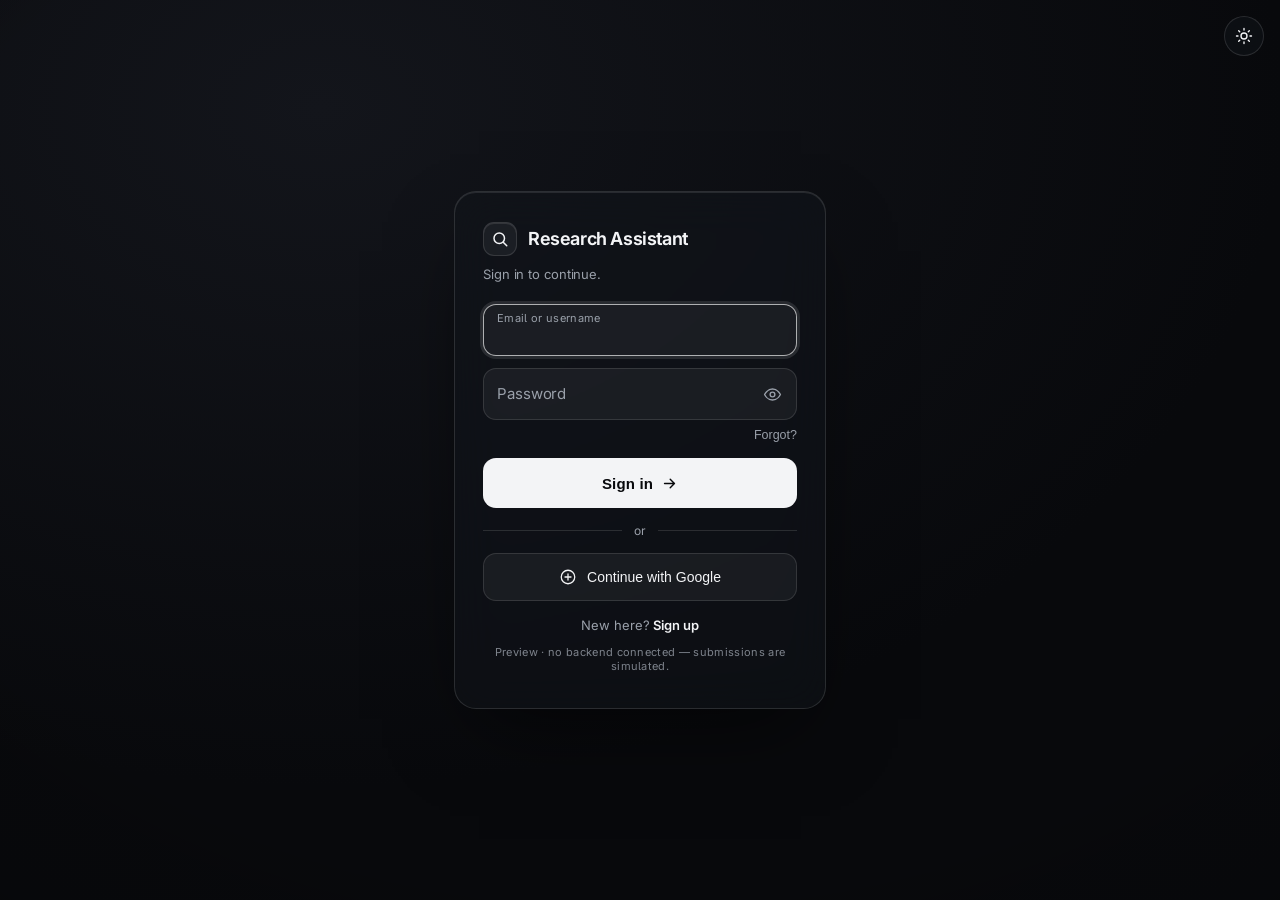
==== commit e7493223: "feat(ui): sober static backgrounds + custom date-of-birth calendar Replace the animated 3D/canvas ba" ====
--- a/webapp/static/login.html
+++ b/webapp/static/login.html
@@ -38,8 +38,9 @@
   .sr-only{position:absolute;width:1px;height:1px;clip:rect(0 0 0 0);overflow:hidden}
   .hidden{display:none !important}
 
-  /* ---------- animated Waves background ---------- */
-  #bg{position:fixed;inset:0;width:100%;height:100%;display:block;z-index:0}
+  /* ---------- sober static background ---------- */
+  #bg{position:fixed;inset:0;z-index:0;
+    background:radial-gradient(130% 130% at 25% 12%,var(--bg1),var(--bg0) 58%)}
   .vignette{position:fixed;inset:0;z-index:1;pointer-events:none;
     background:radial-gradient(120% 120% at 50% 38%,transparent 46%,rgba(0,0,0,.34) 100%)}
   html.light .vignette{background:radial-gradient(120% 120% at 50% 38%,transparent 52%,rgba(20,30,45,.10) 100%)}
@@ -103,6 +104,49 @@
   .link{background:none;border:0;padding:0;color:var(--muted);font-size:12.5px;cursor:pointer;text-decoration:none}
   .link:hover{color:var(--text)}
 
+  /* ---------- date-of-birth calendar (premium, theme-aware) ---------- */
+  .dob-field input{cursor:pointer;padding-right:42px}
+  .dob-ic{position:absolute;right:13px;top:17px;width:18px;height:18px;color:var(--muted);pointer-events:none}
+  .cal{
+    position:absolute;left:0;right:0;top:calc(100% + 8px);z-index:50;padding:12px;border-radius:16px;
+    background:color-mix(in srgb,var(--bg1) 93%,transparent);border:1px solid var(--card-brd);
+    backdrop-filter:blur(26px) saturate(1.4);-webkit-backdrop-filter:blur(26px) saturate(1.4);
+    box-shadow:0 26px 64px -22px rgba(0,0,0,.62),inset 0 1px 0 rgba(255,255,255,.08);
+    opacity:0;transform:translateY(-6px) scale(.985);transform-origin:top center;pointer-events:none;
+    transition:opacity .16s ease,transform .16s ease;
+  }
+  .cal.show{opacity:1;transform:none;pointer-events:auto}
+  .cal-head{display:flex;align-items:center;gap:4px;margin-bottom:8px}
+  .cal-title{flex:1;text-align:left;background:none;border:0;cursor:pointer;color:#fff;
+    font-size:14px;font-weight:600;letter-spacing:-.01em;padding:6px 8px;border-radius:9px;transition:background .15s}
+  .cal-title:not(:disabled):hover{background:var(--input-bg)}
+  .cal-title:disabled{cursor:default}
+  html.light .cal-title{color:var(--text)}
+  .cal-nav{width:32px;height:32px;flex:none;display:grid;place-items:center;border:0;border-radius:9px;cursor:pointer;
+    background:transparent;color:var(--muted);transition:background .15s,color .15s}
+  .cal-nav:hover:not(:disabled){background:var(--input-bg);color:var(--text)}
+  .cal-nav:disabled{opacity:.3;cursor:default}
+  .cal-nav svg{width:17px;height:17px}
+  .cal-wd{display:grid;grid-template-columns:repeat(7,1fr);margin-bottom:2px}
+  .cal-wd span{text-align:center;font-size:10.5px;color:var(--muted);padding:4px 0;font-weight:500;letter-spacing:.02em}
+  .cal-grid{display:grid;grid-template-columns:repeat(7,1fr);gap:2px}
+  .cal-grid.years,.cal-grid.months{grid-template-columns:repeat(3,1fr);gap:6px}
+  .cal-cell{height:38px;border:0;background:transparent;color:#fff;cursor:pointer;border-radius:10px;
+    font-size:13px;font-variant-numeric:tabular-nums;display:grid;place-items:center;transition:background .12s,color .12s}
+  .cal-grid.years .cal-cell,.cal-grid.months .cal-cell{height:46px;font-size:14px}
+  .cal-cell:hover:not(:disabled):not(.sel){background:var(--input-bg)}
+  .cal-cell.out{color:rgba(255,255,255,.42)}
+  .cal-cell.today:not(.sel){box-shadow:inset 0 0 0 1px var(--ring)}
+  .cal-cell.sel{background:#fff;color:#0a0a0b;font-weight:600}
+  .cal-cell:disabled{opacity:.25;cursor:default}
+  html.light .cal-cell{color:var(--text)}
+  html.light .cal-cell.out{color:var(--muted)}
+  html.light .cal-cell.sel{background:#0a0a0b;color:#fff}
+  .cal-foot{display:flex;justify-content:space-between;margin-top:8px;padding-top:9px;border-top:1px solid var(--card-brd)}
+  .cal-foot button{background:none;border:0;cursor:pointer;color:var(--muted);font-size:12.5px;font-weight:500;
+    padding:4px 8px;border-radius:8px;transition:color .15s,background .15s}
+  .cal-foot button:hover{color:var(--text);background:var(--input-bg)}
+
   /* ---------- message box ---------- */
   .msg{display:none;margin-top:14px;padding:10px 12px;border-radius:11px;font-size:13px;line-height:1.45;
     border:1px solid transparent}
@@ -142,7 +186,7 @@
 <body>
   <h2 class="sr-only">Sign in to Research Assistant. Switch between sign in, sign up, and password reset within one card.</h2>
 
-  <canvas id="bg"></canvas>
+  <div id="bg"></div>
   <div class="vignette"></div>
 
   <button class="theme" id="themeBtn" aria-label="Switch theme">
@@ -175,10 +219,11 @@
         <label for="email">Email</label>
       </div>
 
-      <!-- date of birth (signup, forgot) -->
-      <div class="field" id="dobField" data-modes="signup forgot">
-        <input id="dob" type="text" placeholder=" " autocomplete="bday" />
+      <!-- date of birth (signup, forgot) — custom calendar, see JS -->
+      <div class="field dob-field" id="dobField" data-modes="signup forgot">
+        <input id="dob" type="text" placeholder=" " autocomplete="bday" readonly aria-haspopup="dialog" />
         <label for="dob">Date of birth</label>
+        <svg class="dob-ic" viewBox="0 0 24 24" fill="none" stroke="currentColor" stroke-width="1.8" stroke-linecap="round" stroke-linejoin="round"><rect x="3" y="4.5" width="18" height="17" rx="2.5"/><path d="M3 9h18M8 2.5v4M16 2.5v4"/></svg>
       </div>
 
       <!-- password (login, signup) -->
@@ -320,10 +365,120 @@
   Object.keys(fields).forEach((k)=>{ const i = fields[k];
     if (i){ i.addEventListener('input', ()=> syncFloat(i)); i.addEventListener('change', ()=> syncFloat(i)); } });
 
-  fields.dob.setAttribute('max', new Date().toISOString().slice(0,10)); // no future dates
-  fields.dob.addEventListener('focus', ()=>{ fields.dob.type='date'; syncFloats(); });
-  fields.dob.addEventListener('blur',  ()=>{ if(!fields.dob.value) fields.dob.type='text'; syncFloats(); });
-  fields.dob.addEventListener('change', syncFloats);
+  /* ----- custom date-of-birth calendar (premium, theme-aware; value stays ISO yyyy-mm-dd) ----- */
+  (function(){
+    const input = fields.dob, field = $('dobField');
+    const MON  = ['January','February','March','April','May','June','July','August','September','October','November','December'];
+    const MON3 = ['Jan','Feb','Mar','Apr','May','Jun','Jul','Aug','Sep','Oct','Nov','Dec'];
+    const WD   = ['Su','Mo','Tu','We','Th','Fr','Sa'];
+    const CH_L = '<svg viewBox="0 0 24 24" fill="none" stroke="currentColor" stroke-width="2.2" stroke-linecap="round" stroke-linejoin="round"><path d="M15 18l-6-6 6-6"/></svg>';
+    const CH_R = '<svg viewBox="0 0 24 24" fill="none" stroke="currentColor" stroke-width="2.2" stroke-linecap="round" stroke-linejoin="round"><path d="M9 18l6-6-6-6"/></svg>';
+    const FOOT = '<div class="cal-foot"><button type="button" data-act="clear">Clear</button><button type="button" data-act="today">Today</button></div>';
+    const today = new Date(); today.setHours(0,0,0,0);
+    const cal = document.createElement('div');
+    cal.className = 'cal'; cal.setAttribute('role','dialog'); cal.setAttribute('aria-label','Choose date of birth');
+    field.appendChild(cal);
+
+    let selected = null;
+    let view = new Date(today.getFullYear()-20, today.getMonth(), 1); // a sensible starting point for a birthdate
+    let mode = 'years';                                               // pick order: year → month → day
+    let yearBase = view.getFullYear() - (view.getFullYear()%12);
+
+    const iso  = (d)=> d.getFullYear()+'-'+String(d.getMonth()+1).padStart(2,'0')+'-'+String(d.getDate()).padStart(2,'0');
+    const same = (a,b)=> !!a && !!b && a.getFullYear()===b.getFullYear() && a.getMonth()===b.getMonth() && a.getDate()===b.getDate();
+
+    function head(title, up, prevAct, nextAct, nextOff){
+      return '<div class="cal-head">'
+           +   '<button type="button" class="cal-title"'+(up?' data-act="'+up+'"':' disabled')+'>'+title+'</button>'
+           +   '<button type="button" class="cal-nav" data-act="'+prevAct+'" aria-label="Previous">'+CH_L+'</button>'
+           +   '<button type="button" class="cal-nav" data-act="'+nextAct+'" aria-label="Next"'+(nextOff?' disabled':'')+'>'+CH_R+'</button>'
+           + '</div>';
+    }
+    function yearsHTML(){
+      let cells='';
+      for(let i=0;i<12;i++){
+        const y=yearBase+i, sel=selected&&selected.getFullYear()===y;
+        cells+='<button type="button" class="cal-cell'+(sel?' sel':'')+(y===today.getFullYear()?' today':'')+'" data-y="'+y+'"'+(y>today.getFullYear()?' disabled':'')+'>'+y+'</button>';
+      }
+      return head(yearBase+' – '+(yearBase+11), '', 'pdec', 'ndec', yearBase+12>today.getFullYear())
+           + '<div class="cal-grid years">'+cells+'</div>' + FOOT;
+    }
+    function monthsHTML(){
+      const y=view.getFullYear();
+      let cells='';
+      for(let m=0;m<12;m++){
+        const dis = y>today.getFullYear() || (y===today.getFullYear() && m>today.getMonth());
+        const sel = selected && selected.getFullYear()===y && selected.getMonth()===m;
+        const cur = y===today.getFullYear() && m===today.getMonth();
+        cells+='<button type="button" class="cal-cell'+(sel?' sel':'')+(cur?' today':'')+'" data-m="'+m+'"'+(dis?' disabled':'')+'>'+MON3[m]+'</button>';
+      }
+      return head(String(y), 'years', 'prevY', 'nextY', y>=today.getFullYear())
+           + '<div class="cal-grid months">'+cells+'</div>' + FOOT;
+    }
+    function daysHTML(){
+      const y=view.getFullYear(), m=view.getMonth(), first=new Date(y,m,1).getDay();
+      let cells='';
+      for(let i=0;i<42;i++){
+        const d=new Date(y,m,1-first+i); d.setHours(0,0,0,0);
+        const cls=['cal-cell'];
+        if(d.getMonth()!==m) cls.push('out');
+        if(same(d,today))    cls.push('today');
+        if(same(d,selected)) cls.push('sel');
+        cells+='<button type="button" class="'+cls.join(' ')+'" data-d="'+iso(d)+'"'+(d>today?' disabled':'')+'>'+d.getDate()+'</button>';
+      }
+      const nextOff = y>today.getFullYear() || (y===today.getFullYear() && m>=today.getMonth());
+      return head(MON[m]+' '+y, 'months', 'prev', 'next', nextOff)
+           + '<div class="cal-wd">'+WD.map(w=>'<span>'+w+'</span>').join('')+'</div>'
+           + '<div class="cal-grid">'+cells+'</div>' + FOOT;
+    }
+    function render(){ cal.innerHTML = mode==='years' ? yearsHTML() : mode==='months' ? monthsHTML() : daysHTML(); }
+
+    function open(){
+      if(cal.classList.contains('show')) return;
+      mode='years';                                                  // always start at the year picker
+      if(selected) view=new Date(selected.getFullYear(), selected.getMonth(), 1);
+      yearBase=view.getFullYear()-(view.getFullYear()%12);
+      render(); cal.classList.add('show');
+    }
+    function close(){ cal.classList.remove('show'); mode='years'; syncFloat(input); }
+    function pick(d){ selected=new Date(d.getFullYear(),d.getMonth(),d.getDate()); input.value=iso(selected); close(); }
+
+    input.addEventListener('focus', open);
+    input.addEventListener('click', open);
+    input.addEventListener('keydown', (e)=>{
+      if(e.key==='Enter'||e.key===' '){ e.preventDefault(); open(); }
+      else if(e.key==='Escape'){ close(); }
+    });
+
+    cal.addEventListener('click', (e)=>{
+      const b=e.target.closest('button'); if(!b || b.disabled) return;
+      if(b.dataset.d){ pick(new Date(b.dataset.d+'T00:00:00')); return; }
+      if(b.dataset.y!=null){ view=new Date(+b.dataset.y, view.getMonth(), 1); mode='months'; render(); return; }
+      if(b.dataset.m!=null){ view=new Date(view.getFullYear(), +b.dataset.m, 1); mode='days'; render(); return; }
+      switch(b.dataset.act){
+        case 'years':  mode='years'; yearBase=view.getFullYear()-(view.getFullYear()%12); render(); break;
+        case 'months': mode='months'; render(); break;
+        case 'prev':   view=new Date(view.getFullYear(), view.getMonth()-1, 1); render(); break;
+        case 'next':   view=new Date(view.getFullYear(), view.getMonth()+1, 1); render(); break;
+        case 'prevY':  view=new Date(view.getFullYear()-1, view.getMonth(), 1); render(); break;
+        case 'nextY':  view=new Date(view.getFullYear()+1, view.getMonth(), 1); render(); break;
+        case 'pdec':   yearBase-=12; render(); break;
+        case 'ndec':   yearBase+=12; render(); break;
+        case 'clear':  selected=null; input.value=''; close(); break;
+        case 'today':  pick(today); break;
+      }
+    });
+
+    document.addEventListener('mousedown', (e)=>{
+      if(cal.classList.contains('show') && !field.contains(e.target)) close();
+    });
+    document.addEventListener('keydown', (e)=>{
+      if(e.key==='Escape' && cal.classList.contains('show')) close();
+    });
+
+    // reflect any pre-existing value (e.g. browser back-navigation)
+    if(input.value){ const d=new Date(input.value); if(!isNaN(d)) selected=new Date(d.getFullYear(),d.getMonth(),d.getDate()); }
+  })();
 
   /* ----- password peek toggles ----- */
   document.querySelectorAll('.peek').forEach(btn=>{
@@ -448,57 +603,13 @@
     document.documentElement.classList.toggle('light', light);
     $('themeIcon').innerHTML = light ? MOON : SUN;
     try{ localStorage.setItem(THEME_KEY, light?'light':'dark'); }catch(_){}
-    palette(); rebuild();
   }
   $('themeBtn').addEventListener('click', ()=>
     applyTheme(!document.documentElement.classList.contains('light')));
 
-  /* =========================================================
-     Waves background — theme-aware, reduced-motion-aware
-     ========================================================= */
-  const canvas=$('bg'), ctx=canvas.getContext('2d');
+  /* ----- pointer state for the card tilt ----- */
   const pointer={x:0,y:0};
-  let dpr=1,W=0,H=0,pal={},wave=null,raf=0,running=true;
-  const css=(n)=> getComputedStyle(document.documentElement).getPropertyValue(n).trim();
-  function palette(){ pal={ bg0:css('--bg0'), bg1:css('--bg1'),
-                            light:document.documentElement.classList.contains('light') }; }
-  function makeWaves(){
-    const cols=['56,189,248','99,102,241','45,212,191','168,85,247']; // sky, indigo, teal, violet
-    const L=cols.map((c,i)=>({ c, base:0.30+i*0.16, amp:0.075+i*0.018,
-                               k:1.2+i*0.5, sp:0.34+i*0.13, ph:i*1.4 }));
-    return (t)=>{
-      const g=ctx.createLinearGradient(0,0,0,H); g.addColorStop(0,pal.bg1); g.addColorStop(1,pal.bg0);
-      ctx.globalCompositeOperation='source-over'; ctx.globalAlpha=1; ctx.fillStyle=g; ctx.fillRect(0,0,W,H);
-      ctx.globalCompositeOperation = pal.light ? 'multiply' : 'screen';
-      for(const w of L){
-        ctx.beginPath(); ctx.moveTo(0,H);
-        for(let x=0;x<=W;x+=10){
-          const y=H*( w.base
-            + w.amp*Math.sin(x/W*6.283185*w.k + t*w.sp + w.ph + pointer.x*0.15)
-            + w.amp*0.4*Math.sin(x/W*7 - t*w.sp*1.6) );
-          ctx.lineTo(x,y);
-        }
-        ctx.lineTo(W,H); ctx.closePath();
-        const lg=ctx.createLinearGradient(0,H*w.base,0,H); const a=pal.light?0.14:0.22;
-        lg.addColorStop(0,`rgba(${w.c},${a})`); lg.addColorStop(1,`rgba(${w.c},0)`);
-        ctx.fillStyle=lg; ctx.fill();
-      }
-      ctx.globalCompositeOperation='source-over';
-    };
-  }
-  function resize(){
-    dpr=Math.min(2, window.devicePixelRatio||1);
-    W=window.innerWidth; H=window.innerHeight;
-    canvas.width=W*dpr; canvas.height=H*dpr;
-    canvas.style.width=W+'px'; canvas.style.height=H+'px';
-    ctx.setTransform(dpr,0,0,dpr,0,0);
-    rebuild();
-  }
-  function rebuild(){ wave=makeWaves(); if(!running && wave) wave(performance.now()/1000); }
-  function loop(now){ if(!running) return; wave(now/1000); raf=requestAnimationFrame(loop); }
-
   const reduced = window.matchMedia('(prefers-reduced-motion: reduce)').matches;
-  running = true;   // keep the decorative waves flowing continuously, even under OS reduce-motion
 
   /* pointer parallax + 3D card tilt (calm under reduced motion) */
   window.addEventListener('pointermove', (e)=>{
@@ -507,7 +618,6 @@
     if(!reduced) card.style.transform=`perspective(900px) rotateY(${pointer.x*4}deg) rotateX(${-pointer.y*4}deg)`;
   });
   document.body.addEventListener('pointerleave', ()=>{ pointer.x=0; pointer.y=0; card.style.transform=''; });
-  window.addEventListener('resize', resize);
 
   /* =========================================================
      Boot: theme → /api/me → mode → background
@@ -535,9 +645,6 @@
 
     const ee = new URLSearchParams(location.search).get('error');
     if (ee && ERR[ee]) showMsg(ERR[ee], 'err');
-
-    palette(); resize();
-    if (running) raf=requestAnimationFrame(loop);
   }
   boot();
 })();
